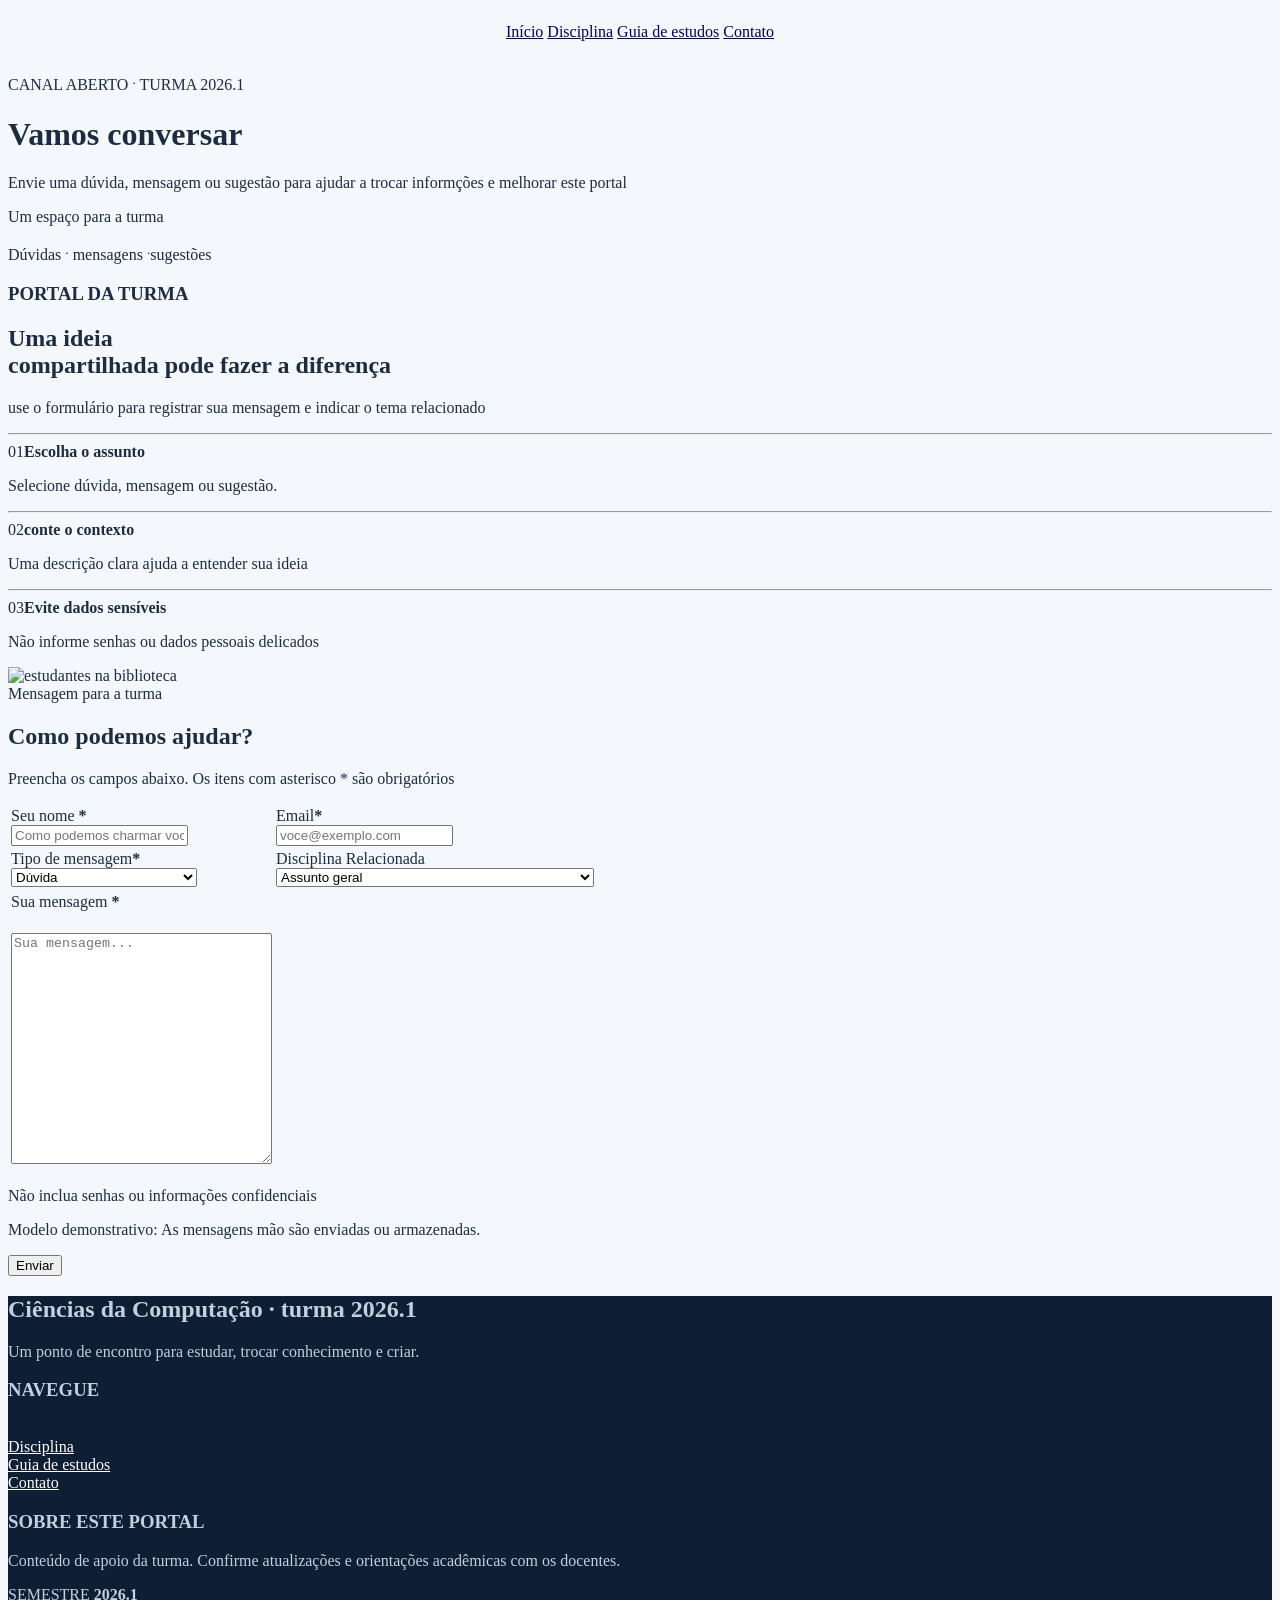
==== paginas/contato.html @ 3ee0ee19 "cabeçalho e rodape. html base página contato" ====
<!DOCTYPE html>
<html lang="en">

<head>
    <meta charset="UTF-8">
    <meta name="viewport" content="width=device-width, initial-scale=1.0">
    <link rel="stylesheet" href="../css/estilo.css">
    <title>Contato</title>
</head>

<body>
    <header class="menu">
        <a href="../index.html">Início</a>
        <a href="disciplinas.html">Disciplina</a>
        <a href="guia_de_estudos.html"></a>
        <a href="materiais.html">Guia de estudos</a>
        <a href="contato.html">Contato</a>
    </header>
    <div>
        <p>CANAL ABERTO <sup>.</sup> TURMA 2026.1</p>
        <h1>Vamos conversar</h1>
        <p>Envie uma dúvida, mensagem ou sugestão para ajudar a trocar informções e melhorar este portal</p>
        <div>
            <p>Um espaço para a turma</p>
            <p>Dúvidas <sup>.</sup> mensagens <sup>.</sup>sugestões</p>
        </div>
    </div>
    <div id="portal-da-turma">

        <h3>PORTAL DA TURMA</h3>
        <h2>Uma ideia <br> compartilhada pode fazer a diferença</h2>
        <p>use o formulário para registrar sua mensagem e indicar o tema relacionado</p>
        <div>
            <hr>
            <span>01</span><strong>Escolha o assunto</strong>
            <p>Selecione dúvida, mensagem ou sugestão.</p>
        </div>
        <div>
            <hr>
            <span>02</span><strong>conte o contexto</strong>
            <p>Uma descrição clara ajuda a entender sua ideia</p>
        </div>
        <div>
            <hr>
            <span>03</span><strong>Evite dados sensíveis</strong>
            <p>Não informe senhas ou dados pessoais delicados</p>

        </div>
    </div>
    <div id="imagem01">
        <img src="https://imgs.search.brave.com/qd6iCqhhqFcoKs83UGDNzaRUW8xifAkdU-e7_RpxzVc/rs:fit:500:0:1:0/g:ce/aHR0cHM6Ly9pbWcu/bWFnbmlmaWMuY29t/L2ZvdG9zLXByZW1p/dW0vZXN0dWRhbnRl/cy11bml2ZXJzaXRh/cmlvcy1lc3Rhby1l/c3R1ZGFuZG8tZW0t/dW1hLWJpYmxpb3Rl/Y2EtanVudG9zXzIw/NzYzNC00NTEzLmpw/Zz9zZW10PWFpc19o/eWJyaWQmdz03NDAm/cT04MA"
            alt="estudantes na biblioteca">
    </div>

    <div id="mensagem-para-turma">
        <span>Mensagem para a turma</span>
        <h2>Como podemos ajudar?</h2>
        <p>Preencha os campos abaixo. Os itens com asterisco * são obrigatórios</p>

        <form action="" method="post">
            <table>
                <tr>
                    <td>Seu nome <b>*<b><br><input id="nome_formulario" type="text"
                                    placeholder="Como podemos charmar você? "></td>
                    <td>Email<b>*<b><br><input id="email_formulario" type="text" placeholder="voce@exemplo.com"></td>
                </tr>
                <tr>
                    <td>Tipo de mensagem<b>*<b><br>
                                <select name="tipo_da_mensagem">
                                    <option disabled>Selecione uma das opções:</option>
                                    <option value="Duvida" selected>Dúvida</option>
                                    <option value="Mensagem">Mensagem</option>
                                    <option value="sugestao">Sugestão</option>
                                </select>
                    <td>Disciplina Relacionada<br>
                        <select>
                            <option value="geral" selected>Assunto geral</option>
                            <option value="disciplina01">Atividade Práticas Interdisciplinares de Extensão I
                            </option>
                            <option value="disciplina02">Coding</option>
                            <option value="disciplina03">Banco de Dados</option>
                            <option value="disciplina04">Engenharia de Software</option>
                            <option value="disciplina05">Inteligência Artificial</option>
                            <option value="disciplina06">Organização de Arquitetura e Computadores</option>
                            <option value="disciplina07">Web Coding</option>
                        </select>
                    </td>
                <tr>
                <tr>
                    <td> <label for="feedback">Sua mensagem <b>*</b></label>
                    </td>

                </tr>
                <tr>
                    <td><br> <textarea name="" id="feedback" placeholder="Sua mensagem..." rows="15" cols="30"
                            maxlength="1000" required></textarea>
                    </td>
                </tr>
            </table>
        </form>
        <p>
            Não inclua senhas ou informações confidenciais
        </p>
        <div>
            <p>Modelo demonstrativo: As mensagens mão são enviadas ou armazenadas.</p>
        </div>
        <input type="submit" value="Enviar">
    </div>

    <footer class="rodape">
        <div>
            <div>

                <h2>Ciências da Computação · turma 2026.1</h2>
                <p>Um ponto de encontro para estudar, trocar conhecimento e criar.</p>
            </div>
            <div id="div_rodape_links">
                <h3>NAVEGUE</h3><br>
                <a href="disciplinas.html">Disciplina</a>
                <a href="guia_de_estudos.html"></a><br>
                <a href="materiais.html">Guia de estudos</a><br>
                <a href="contato.html">Contato</a>
            </div>
            <div>
                <h3>SOBRE ESTE PORTAL</h3>
                <p>Conteúdo de apoio da turma. Confirme atualizações e orientações acadêmicas com os docentes.</p>

                <span>SEMESTRE <b>2026.1</b></span>
            </div>
        </div>
    </footer>
</body>

</html>
---- css/estilo.css ----
body {
    background-color: #f4f7fb;
    color: #1d2c40;
}

.menu {
    text-align: center;
    padding: 15px 0;
    top: 0;
    left: 0;
    right: 0;
    position: sticky;
}

.rodape {
    background-color: #0d1e35;
    bottom: 0;
    left: 0;
    right: 0;
    display: block;
    unicode-bidi: isolate;
    color: #c2cfde;
}

#div_rodape_links {
    a {
        color: white;
    }
}

a {
    color: #03005b;
}
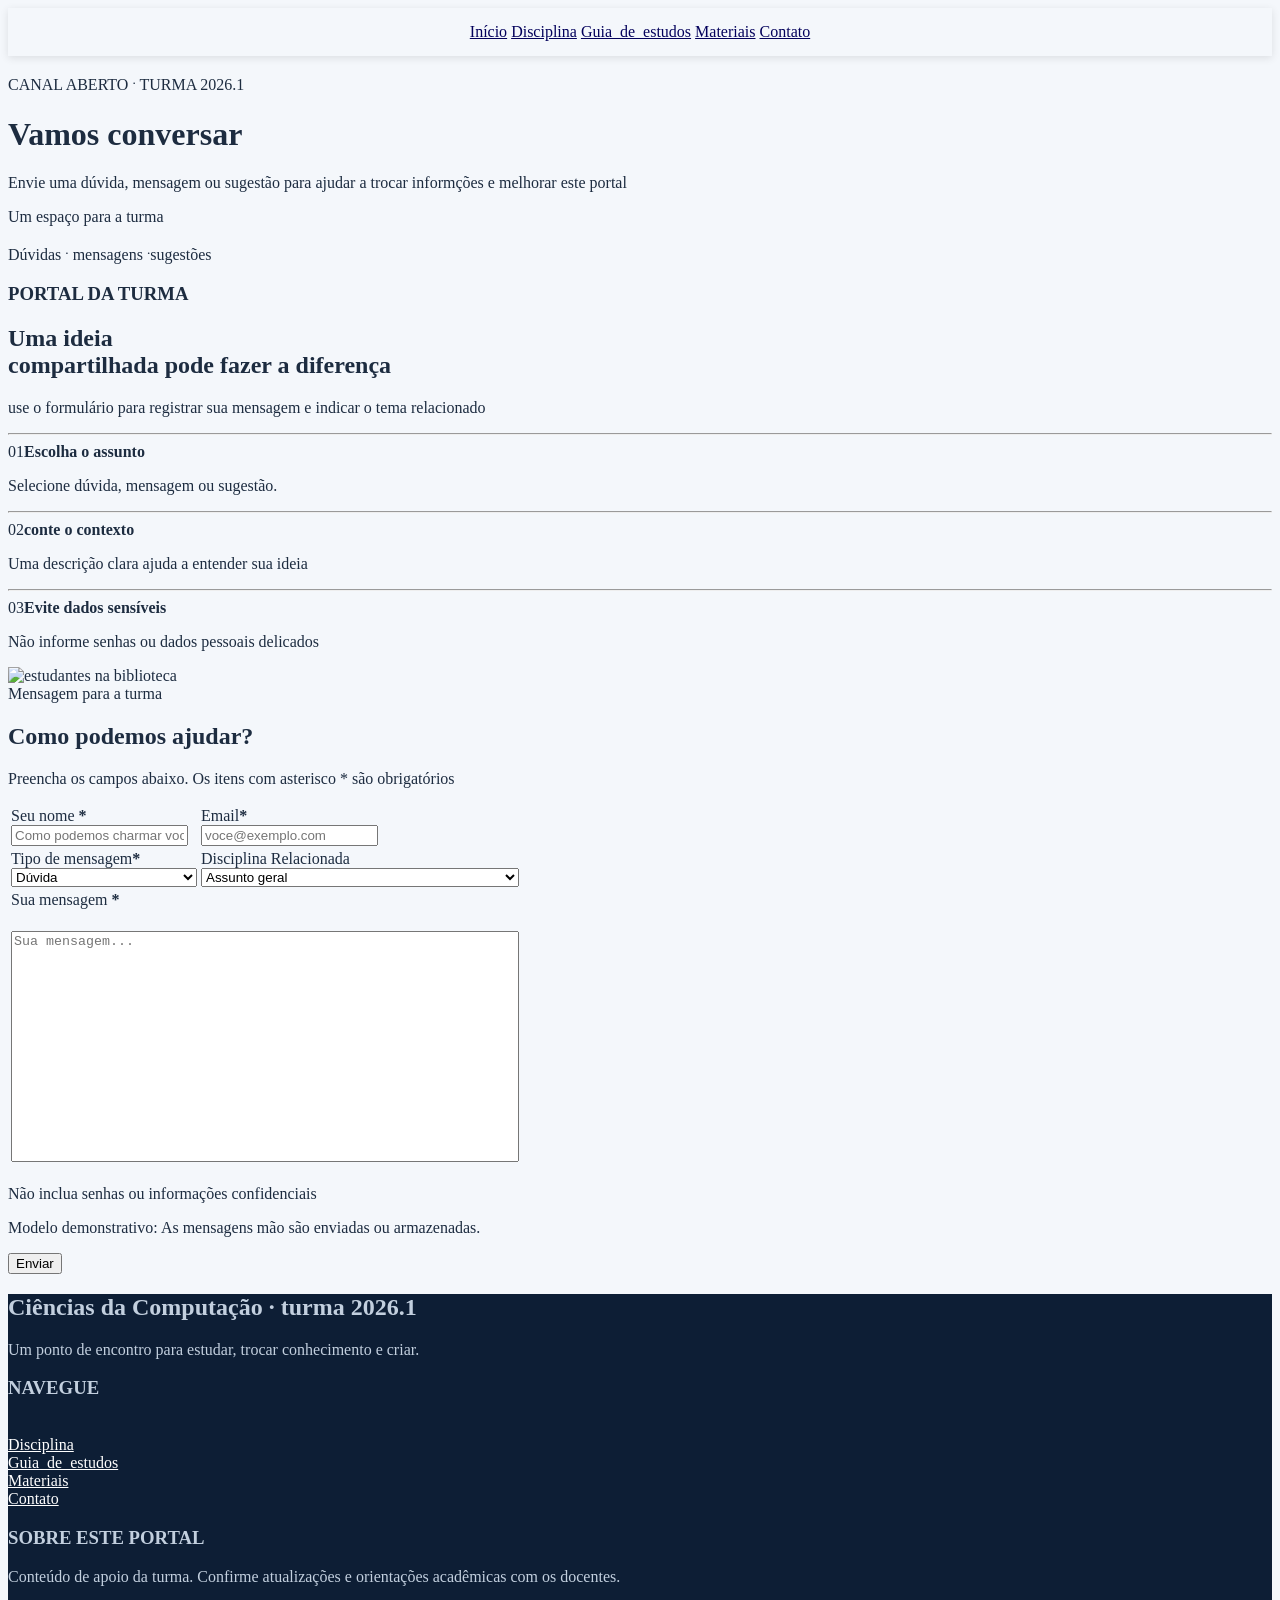
==== commit 127a9fba: "Links corrigidos" ====
--- a/paginas/contato.html
+++ b/paginas/contato.html
@@ -12,8 +12,8 @@
     <header class="menu">
         <a href="../index.html">Início</a>
         <a href="disciplinas.html">Disciplina</a>
-        <a href="guia_de_estudos.html"></a>
-        <a href="materiais.html">Guia de estudos</a>
+        <a href="guia_de_estudos.html">Guia_de_estudos</a>
+        <a href="materiais.html">Materiais</a>
         <a href="contato.html">Contato</a>
     </header>
     <div>
@@ -60,9 +60,9 @@
         <form action="" method="post">
             <table>
                 <tr>
-                    <td>Seu nome <b>*<b><br><input id="nome_formulario" type="text"
-                                    placeholder="Como podemos charmar você? "></td>
-                    <td>Email<b>*<b><br><input id="email_formulario" type="text" placeholder="voce@exemplo.com"></td>
+                    <td>Seu nome <b>*</b><br><input id="nome_formulario" type="text"
+                            placeholder="Como podemos charmar você? "></td>
+                    <td>Email<b>*</b><br><input id="email_formulario" type="text" placeholder="voce@exemplo.com"></td>
                 </tr>
                 <tr>
                     <td>Tipo de mensagem<b>*<b><br>
@@ -85,17 +85,19 @@
                             <option value="disciplina07">Web Coding</option>
                         </select>
                     </td>
-                <tr>
+                </tr>
                 <tr>
                     <td> <label for="feedback">Sua mensagem <b>*</b></label>
                     </td>
+                </tr>
 
-                </tr>
+
                 <tr>
-                    <td><br> <textarea name="" id="feedback" placeholder="Sua mensagem..." rows="15" cols="30"
+                    <td colspan="2"><br> <textarea name="" id="feedback" placeholder="Sua mensagem..." rows="15"
                             maxlength="1000" required></textarea>
                     </td>
                 </tr>
+
             </table>
         </form>
         <p>
@@ -116,9 +118,9 @@
             </div>
             <div id="div_rodape_links">
                 <h3>NAVEGUE</h3><br>
-                <a href="disciplinas.html">Disciplina</a>
-                <a href="guia_de_estudos.html"></a><br>
-                <a href="materiais.html">Guia de estudos</a><br>
+                <a href="disciplinas.html">Disciplina</a><br>
+                <a href="guia_de_estudos.html">Guia_de_estudos</a><br>
+                <a href="materiais.html">Materiais</a><br>
                 <a href="contato.html">Contato</a>
             </div>
             <div>
--- a/css/estilo.css
+++ b/css/estilo.css
@@ -4,6 +4,8 @@
 }
 
 .menu {
+    background-color: #f4f7fb;
+    box-shadow: 0 2px 8px rgba(0, 0, 0, 0.1);
     text-align: center;
     padding: 15px 0;
     top: 0;
@@ -14,11 +16,7 @@
 
 .rodape {
     background-color: #0d1e35;
-    bottom: 0;
-    left: 0;
-    right: 0;
     display: block;
-    unicode-bidi: isolate;
     color: #c2cfde;
 }
 
@@ -30,4 +28,11 @@
 
 a {
     color: #03005b;
+}
+
+#feedback {
+    width: 100%;
+    max-width: 100%;
+    resize: none;
+    box-sizing: border-box;
 }
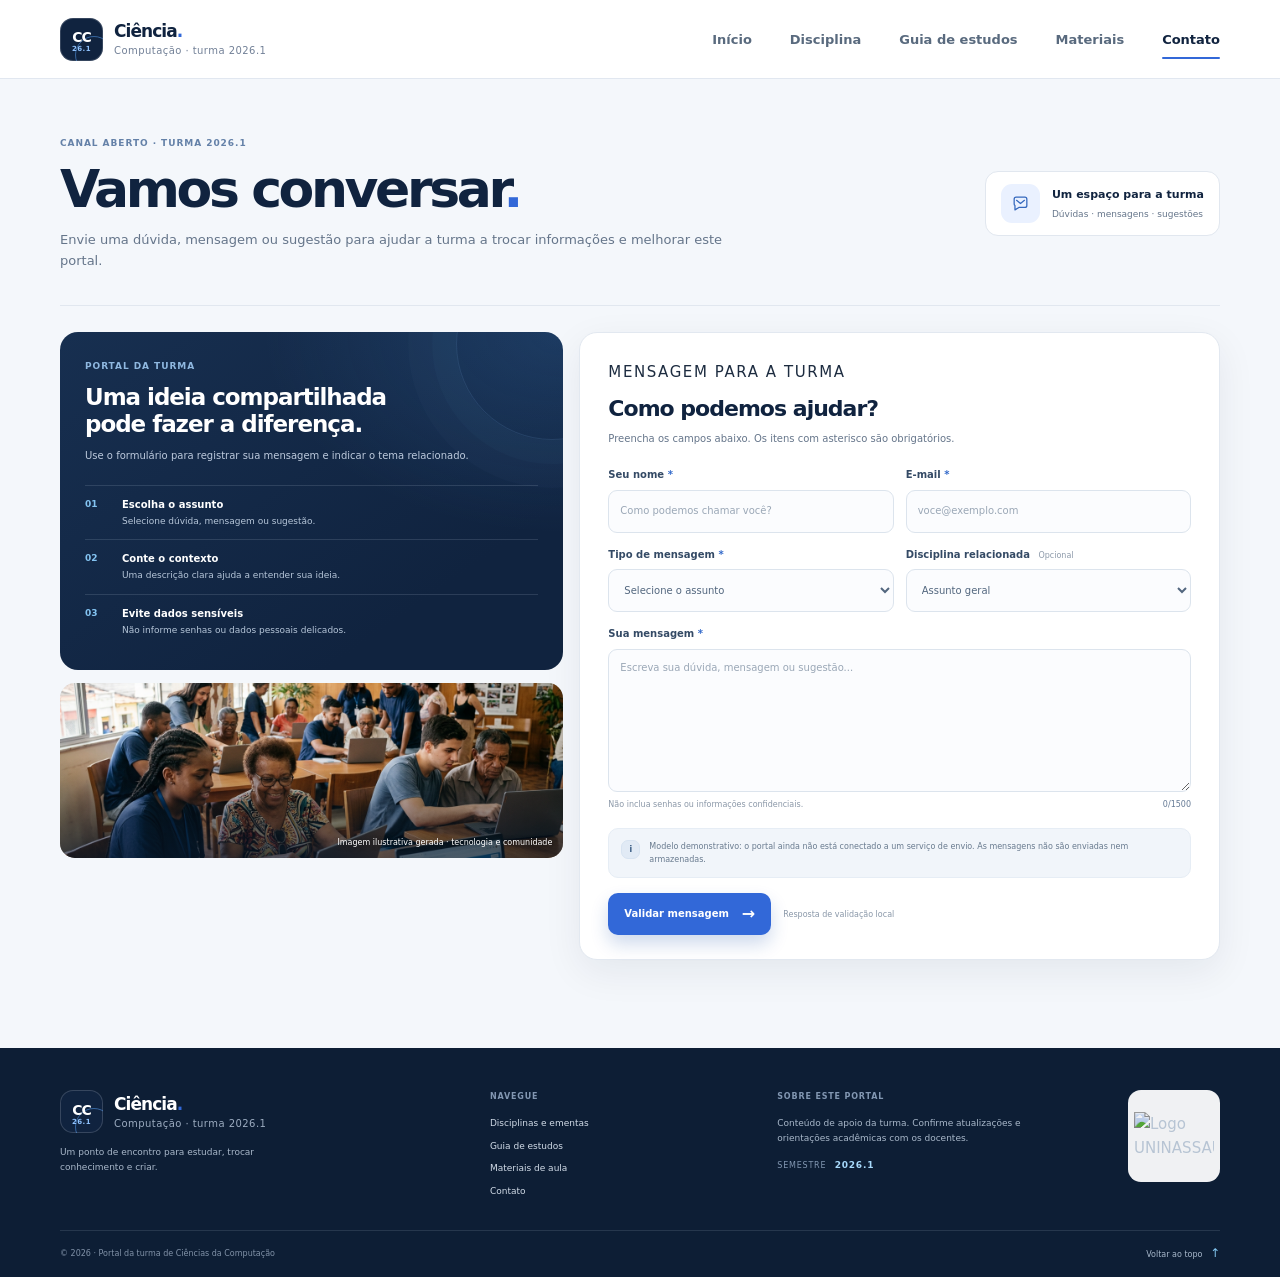
==== commit fea530de: "refactor: atualizar pagina de contato" ====
--- a/paginas/contato.html
+++ b/paginas/contato.html
@@ -4,132 +4,127 @@
 <head>
     <meta charset="UTF-8">
     <meta name="viewport" content="width=device-width, initial-scale=1.0">
-    <link rel="stylesheet" href="../css/estilo.css">
-    <title>Contato</title>
+    <link rel="stylesheet" href="../css/contato.css">
+    <link rel="stylesheet" href="../css/base.css">
+    <meta name="description" content="Portal da turma de Ciências da Computação 2026.1: disciplinas, ementas, referências, materiais de estudo e contato.">
+    <title>Contato | Ciências da Computação 2026.1</title>
 </head>
 
 <body>
-    <header class="menu">
-        <a href="../index.html">Início</a>
-        <a href="disciplinas.html">Disciplina</a>
-        <a href="guia_de_estudos.html">Guia_de_estudos</a>
-        <a href="materiais.html">Materiais</a>
-        <a href="contato.html">Contato</a>
+    <header class="site-header">
+      <div class="container header-inner">
+        <a class="brand" href="../index.html" aria-label="Portal da turma de Ciências da Computação 2026.1 — início">
+          <span class="brand-mark" aria-hidden="true"><span>CC</span><i>26.1</i></span>
+          <span class="brand-copy">
+            <strong>Ciência<span>.</span></strong>
+            <small>Computação · turma 2026.1</small>
+          </span>
+        </a>
+
+        <button class="menu-toggle" id="menu-toggle" type="button" aria-label="Abrir menu de navegação" aria-expanded="false" aria-controls="main-nav">
+          <span></span><span></span><span></span>
+        </button>
+        <nav class="main-nav" id="main-nav" aria-label="Navegação principal">
+            <a href="../index.html">Início</a>
+            <a href="disciplinas.html">Disciplina</a>
+            <a href="guia_de_estudos.html">Guia de estudos</a>
+            <a href="materiais.html">Materiais</a>
+            <a href="contato.html" aria-current="page">Contato</a>
+        </nav>
     </header>
-    <div>
-        <p>CANAL ABERTO <sup>.</sup> TURMA 2026.1</p>
-        <h1>Vamos conversar</h1>
-        <p>Envie uma dúvida, mensagem ou sugestão para ajudar a trocar informções e melhorar este portal</p>
-        <div>
-            <p>Um espaço para a turma</p>
-            <p>Dúvidas <sup>.</sup> mensagens <sup>.</sup>sugestões</p>
+    <main id="main-content" tabindex="-1">
+        <section class="page-view" id="page-contato" aria-labelledby="contact-title">
+        <div class="container page-shell">
+          <div class="page-heading contact-page-heading">
+            <div>
+              <span class="section-kicker">Canal aberto · turma 2026.1</span>
+              <h1 id="contact-title" tabindex="-1">Vamos conversar<span class="contact-title-period">.</span></h1>
+              <p>Envie uma dúvida, mensagem ou sugestão para ajudar a turma a trocar informações e melhorar este portal.</p>
+            </div>
+            <div class="contact-response-card" aria-label="Assuntos aceitos: dúvidas, mensagens e sugestões">
+              <span class="contact-response-icon" aria-hidden="true"><svg viewBox="0 0 24 24" fill="none"><path d="M4 6.5A2.5 2.5 0 0 1 6.5 4h11A2.5 2.5 0 0 1 20 6.5v8a2.5 2.5 0 0 1-2.5 2.5H10l-5 3v-5.5a2.5 2.5 0 0 1-1-2V6.5Z" stroke="currentColor" stroke-width="1.6" stroke-linejoin="round"/><path d="m7 8 5 4 5-4" stroke="currentColor" stroke-width="1.6" stroke-linecap="round" stroke-linejoin="round"/></svg></span>
+              <span><strong>Um espaço para a turma</strong><small>Dúvidas · mensagens · sugestões</small></span>
+            </div>
+          </div>
+        <div class="contact-layout">
+            <aside class="contact-sidebar" aria-label="Informações sobre o contato">
+              <div class="contact-sidebar-card">
+                <span class="section-kicker section-kicker-light">Portal da turma</span>
+                <h2>Uma ideia compartilhada pode fazer a diferença.</h2>
+                <p>Use o formulário para registrar sua mensagem e indicar o tema relacionado.</p>
+                <div class="contact-points">
+                  <div><span aria-hidden="true">01</span><p><strong>Escolha o assunto</strong>Selecione dúvida, mensagem ou sugestão.</p></div>
+                  <div><span aria-hidden="true">02</span><p><strong>Conte o contexto</strong>Uma descrição clara ajuda a entender sua ideia.</p></div>
+                  <div><span aria-hidden="true">03</span><p><strong>Evite dados sensíveis</strong>Não informe senhas ou dados pessoais delicados.</p></div>
+                </div>
+              </div>
+              <figure class="contact-image">
+                <img src="../assets/oficina-comunidade.png" alt="Estudantes e participantes compartilham conhecimentos em uma oficina de tecnologia" loading="lazy">
+                <figcaption>Imagem ilustrativa gerada · tecnologia e comunidade</figcaption>
+              </figure>
+            </aside>
+
+            <section class="contact-form-card" aria-labelledby="contact-form-title">
+              <div class="contact-form-heading">
+                <span class="content-label">Mensagem para a turma</span>
+                <h2 id="contact-form-title">Como podemos ajudar?</h2>
+                <p>Preencha os campos abaixo. Os itens com asterisco são obrigatórios.</p>
+              </div>
+              <form id="contact-form">
+                <div class="contact-form-grid">
+                  <div class="contact-field">
+                    <label for="contact-name">Seu nome <span class="required-mark" aria-hidden="true">*</span></label>
+                    <input id="contact-name" name="name" type="text" autocomplete="name" minlength="2" maxlength="80" placeholder="Como podemos chamar você?" required>
+                  </div>
+                  <div class="contact-field">
+                    <label for="contact-email">E-mail <span class="required-mark" aria-hidden="true">*</span></label>
+                    <input id="contact-email" name="email" type="email" autocomplete="email" maxlength="254" placeholder="voce@exemplo.com" required>
+                  </div>
+                  <div class="contact-field">
+                    <label for="contact-type">Tipo de mensagem <span class="required-mark" aria-hidden="true">*</span></label>
+                    <select id="contact-type" name="type" required>
+                      <option value="" disabled selected>Selecione o assunto</option>
+                      <option value="duvida">Dúvida</option>
+                      <option value="mensagem">Mensagem</option>
+                      <option value="sugestao">Sugestão</option>
+                    </select>
+                  </div>
+                  <div class="contact-field">
+                    <label for="contact-discipline">Disciplina relacionada <span class="optional-label">Opcional</span></label>
+                    <select id="contact-discipline" name="discipline">
+                      <option value="geral">Assunto geral</option>
+                      <option value="extensao">Atividades Práticas Interdisciplinares de Extensão I</option>
+                      <option value="banco-de-dados">Banco de Dados</option>
+                      <option value="coding">Coding</option>
+                      <option value="engenharia-de-software">Engenharia de Software</option>
+                      <option value="inteligencia-artificial">Inteligência Artificial</option>
+                      <option value="arquitetura">Organização e Arquitetura de Computadores</option>
+                      <option value="web-coding">Web Coding</option>
+                    </select>
+                  </div>
+                  <div class="contact-field contact-field-full">
+                    <label for="contact-message">Sua mensagem <span class="required-mark" aria-hidden="true">*</span></label>
+                    <textarea id="contact-message" name="message" rows="6" minlength="10" maxlength="1500" placeholder="Escreva sua dúvida, mensagem ou sugestão..." aria-describedby="contact-message-hint contact-message-count" required></textarea>
+                    <div class="contact-field-meta"><span id="contact-message-hint">Não inclua senhas ou informações confidenciais.</span><span id="contact-message-count">0/1500</span></div>
+                  </div>
+                </div>
+                <div class="contact-form-notice"><span class="note-mark" aria-hidden="true">i</span><p>Modelo demonstrativo: o portal ainda não está conectado a um serviço de envio. As mensagens não são enviadas nem armazenadas.</p></div>
+                <div class="contact-form-actions"><button class="button button-primary" type="submit">Validar mensagem <span aria-hidden="true">→</span></button><span>Resposta de validação local</span></div>
+                <p class="contact-form-status" id="contact-status" role="status" aria-live="polite" hidden></p>
+              </form>
+            </section>
+          </div>
         </div>
-    </div>
-    <div id="portal-da-turma">
-
-        <h3>PORTAL DA TURMA</h3>
-        <h2>Uma ideia <br> compartilhada pode fazer a diferença</h2>
-        <p>use o formulário para registrar sua mensagem e indicar o tema relacionado</p>
-        <div>
-            <hr>
-            <span>01</span><strong>Escolha o assunto</strong>
-            <p>Selecione dúvida, mensagem ou sugestão.</p>
-        </div>
-        <div>
-            <hr>
-            <span>02</span><strong>conte o contexto</strong>
-            <p>Uma descrição clara ajuda a entender sua ideia</p>
-        </div>
-        <div>
-            <hr>
-            <span>03</span><strong>Evite dados sensíveis</strong>
-            <p>Não informe senhas ou dados pessoais delicados</p>
-
-        </div>
-    </div>
-    <div id="imagem01">
-        <img src="https://imgs.search.brave.com/qd6iCqhhqFcoKs83UGDNzaRUW8xifAkdU-e7_RpxzVc/rs:fit:500:0:1:0/g:ce/aHR0cHM6Ly9pbWcu/bWFnbmlmaWMuY29t/L2ZvdG9zLXByZW1p/dW0vZXN0dWRhbnRl/cy11bml2ZXJzaXRh/cmlvcy1lc3Rhby1l/c3R1ZGFuZG8tZW0t/dW1hLWJpYmxpb3Rl/Y2EtanVudG9zXzIw/NzYzNC00NTEzLmpw/Zz9zZW10PWFpc19o/eWJyaWQmdz03NDAm/cT04MA"
-            alt="estudantes na biblioteca">
-    </div>
-
-    <div id="mensagem-para-turma">
-        <span>Mensagem para a turma</span>
-        <h2>Como podemos ajudar?</h2>
-        <p>Preencha os campos abaixo. Os itens com asterisco * são obrigatórios</p>
-
-        <form action="" method="post">
-            <table>
-                <tr>
-                    <td>Seu nome <b>*</b><br><input id="nome_formulario" type="text"
-                            placeholder="Como podemos charmar você? "></td>
-                    <td>Email<b>*</b><br><input id="email_formulario" type="text" placeholder="voce@exemplo.com"></td>
-                </tr>
-                <tr>
-                    <td>Tipo de mensagem<b>*<b><br>
-                                <select name="tipo_da_mensagem">
-                                    <option disabled>Selecione uma das opções:</option>
-                                    <option value="Duvida" selected>Dúvida</option>
-                                    <option value="Mensagem">Mensagem</option>
-                                    <option value="sugestao">Sugestão</option>
-                                </select>
-                    <td>Disciplina Relacionada<br>
-                        <select>
-                            <option value="geral" selected>Assunto geral</option>
-                            <option value="disciplina01">Atividade Práticas Interdisciplinares de Extensão I
-                            </option>
-                            <option value="disciplina02">Coding</option>
-                            <option value="disciplina03">Banco de Dados</option>
-                            <option value="disciplina04">Engenharia de Software</option>
-                            <option value="disciplina05">Inteligência Artificial</option>
-                            <option value="disciplina06">Organização de Arquitetura e Computadores</option>
-                            <option value="disciplina07">Web Coding</option>
-                        </select>
-                    </td>
-                </tr>
-                <tr>
-                    <td> <label for="feedback">Sua mensagem <b>*</b></label>
-                    </td>
-                </tr>
-
-
-                <tr>
-                    <td colspan="2"><br> <textarea name="" id="feedback" placeholder="Sua mensagem..." rows="15"
-                            maxlength="1000" required></textarea>
-                    </td>
-                </tr>
-
-            </table>
-        </form>
-        <p>
-            Não inclua senhas ou informações confidenciais
-        </p>
-        <div>
-            <p>Modelo demonstrativo: As mensagens mão são enviadas ou armazenadas.</p>
-        </div>
-        <input type="submit" value="Enviar">
-    </div>
-
-    <footer class="rodape">
-        <div>
-            <div>
-
-                <h2>Ciências da Computação · turma 2026.1</h2>
-                <p>Um ponto de encontro para estudar, trocar conhecimento e criar.</p>
-            </div>
-            <div id="div_rodape_links">
-                <h3>NAVEGUE</h3><br>
-                <a href="disciplinas.html">Disciplina</a><br>
-                <a href="guia_de_estudos.html">Guia_de_estudos</a><br>
-                <a href="materiais.html">Materiais</a><br>
-                <a href="contato.html">Contato</a>
-            </div>
-            <div>
-                <h3>SOBRE ESTE PORTAL</h3>
-                <p>Conteúdo de apoio da turma. Confirme atualizações e orientações acadêmicas com os docentes.</p>
-
-                <span>SEMESTRE <b>2026.1</b></span>
-            </div>
-        </div>
+        </section>
+    </main>
+    <footer class="site-footer">
+      <div class="container footer-main">
+        <div class="footer-brand-block"><a class="brand brand-footer" href="../index.html" aria-label="Voltar ao início do portal"><span class="brand-mark" aria-hidden="true"><span>CC</span><i>26.1</i></span><span class="brand-copy"><strong>Ciência<span>.</span></strong><small>Computação · turma 2026.1</small></span></a><p>Um ponto de encontro para estudar, trocar conhecimento e criar.</p></div>
+        <div class="footer-nav-block"><span class="footer-label">NAVEGUE</span><a href="./disciplinas.html">Disciplinas e ementas</a><a href="./guia_de_estudos.html">Guia de estudos</a><a href="./materiais.html">Materiais de aula</a><a href="./contato.html">Contato</a></div>
+        <div class="footer-note-block"><span class="footer-label">SOBRE ESTE PORTAL</span><p>Conteúdo de apoio da turma. Confirme atualizações e orientações acadêmicas com os docentes.</p><span class="footer-semester">SEMESTRE <strong>2026.1</strong></span></div>
+        <a class="uninassau-logo-link" href="https://www.uninassau.edu.br/" target="_blank" rel="noopener noreferrer" aria-label="Acessar o site da UNINASSAU"><img class="footer-logo" src="https://hebbkx1anhila5yf.public.blob.vercel-storage.com/uninassau-logo-png_seeklogo-475645-dEZRGXLg1BtYuKZVn3dPVuuZKiru9s.png" alt="Logo UNINASSAU" loading="lazy"></a>
+      </div>
+      <div class="container footer-bottom"><span>© 2026 · Portal da turma de Ciências da Computação</span><a href="#main-content">Voltar ao topo <span aria-hidden="true">↑</span></a></div>
     </footer>
 </body>
 
--- a/css/contato.css
+++ b/css/contato.css
@@ -0,0 +1,390 @@
+.contact-page-heading {
+  display: flex;
+  align-items: center;
+  justify-content: space-between;
+  gap: 36px;
+  padding-bottom: 33px;
+  border-bottom: 1px solid var(--line);
+}
+.contact-page-heading h1 {
+  max-width: 790px;
+  margin: 0;
+  color: var(--navy);
+  font-size: clamp(34px, 4.2vw, 52px);
+  font-weight: 660;
+  letter-spacing: -0.065em;
+  line-height: 1.08;
+}
+.contact-title-period {
+  color: var(--blue);
+}
+.contact-page-heading p {
+  max-width: 700px;
+  margin: 12px 0 0;
+  color: var(--muted);
+  font-size: 13px;
+}
+
+.contact-response-card {
+  display: flex;
+  align-items: center;
+  gap: 12px;
+  padding: 12px 15px;
+  background: #fff;
+  border: 1px solid var(--line);
+  border-radius: 13px;
+}
+.contact-response-icon {
+  display: grid;
+  width: 39px;
+  height: 39px;
+  flex: 0 0 auto;
+  place-items: center;
+  color: #3568bd;
+  background: #eaf1ff;
+  border-radius: 11px;
+}
+.contact-response-icon svg {
+  width: 19px;
+  height: 19px;
+}
+.contact-response-card strong,
+.contact-response-card small {
+  display: block;
+}
+.contact-response-card strong {
+  color: var(--navy);
+  font-size: 11px;
+}
+.contact-response-card small {
+  margin-top: 2px;
+  color: var(--muted);
+  font-size: 9px;
+}
+
+.contact-layout {
+  display: grid;
+  grid-template-columns: minmax(0, 0.88fr) minmax(0, 1.12fr);
+  align-items: start;
+  gap: 16px;
+  margin-top: 26px;
+}
+.contact-sidebar {
+  display: grid;
+  align-content: start;
+  gap: 13px;
+}
+.contact-sidebar-card {
+  position: relative;
+  overflow: hidden;
+  padding: 27px 25px 22px;
+  color: #fff;
+  background:
+    radial-gradient(
+      ellipse at 100% 0%,
+      rgba(67, 132, 204, 0.22),
+      transparent 42%
+    ),
+    linear-gradient(145deg, #172f50, #10233f 76%);
+  border-radius: 18px;
+}
+.contact-sidebar-card::after {
+  position: absolute;
+  top: -84px;
+  right: -85px;
+  width: 190px;
+  height: 190px;
+  content: "";
+  border: 1px solid rgba(140, 194, 244, 0.13);
+  border-radius: 50%;
+  box-shadow:
+    0 0 0 24px rgba(140, 194, 244, 0.025),
+    0 0 0 48px rgba(140, 194, 244, 0.02);
+  pointer-events: none;
+}
+.contact-sidebar-card h2 {
+  position: relative;
+  z-index: 1;
+  max-width: 360px;
+  margin: 9px 0 8px;
+  color: #fff;
+  font-size: 23px;
+  font-weight: 650;
+  letter-spacing: -0.045em;
+  line-height: 1.2;
+}
+.contact-sidebar-card > p {
+  position: relative;
+  z-index: 1;
+  max-width: 390px;
+  margin: 0;
+  color: #bdcadd;
+  font-size: 10px;
+  line-height: 1.7;
+}
+
+.contact-points {
+  position: relative;
+  z-index: 1;
+  display: grid;
+  gap: 0;
+  margin-top: 21px;
+}
+.contact-points > div {
+  display: grid;
+  grid-template-columns: 28px 1fr;
+  gap: 9px;
+  padding: 11px 0;
+  border-top: 1px solid rgba(225, 237, 251, 0.13);
+}
+.contact-points > div > span {
+  color: #84c4f2;
+  font-size: 9px;
+  font-weight: 750;
+}
+.contact-points p {
+  margin: 0;
+  color: #b6c6d9;
+  font-size: 9px;
+  line-height: 1.6;
+}
+.contact-points strong {
+  display: block;
+  margin-bottom: 1px;
+  color: #fff;
+  font-size: 10px;
+}
+
+.contact-image {
+  position: relative;
+  height: 175px;
+  margin: 0;
+  overflow: hidden;
+  background: #dfe8f1;
+  border-radius: 15px;
+}
+.contact-image img {
+  width: 100%;
+  height: 100%;
+  object-fit: cover;
+  object-position: 50% 44%;
+}
+.contact-image::after {
+  position: absolute;
+  inset: 42% 0 0;
+  content: "";
+  background: linear-gradient(transparent, rgba(9, 26, 48, 0.62));
+}
+.contact-image figcaption {
+  position: absolute;
+  right: 11px;
+  bottom: 9px;
+  z-index: 1;
+  color: #fff;
+  font-size: 8px;
+  text-shadow: 0 1px 6px rgba(0, 0, 0, 0.45);
+}
+
+.contact-form-card {
+  padding: 27px 28px 24px;
+  background: #fff;
+  border: 1px solid #e2e8f0;
+  border-radius: 18px;
+  box-shadow: var(--shadow-card);
+}
+.contact-form-heading {
+  margin-bottom: 20px;
+}
+.contact-form-heading h2 {
+  margin: 6px 0 4px;
+  color: var(--navy);
+  font-size: 22px;
+  font-weight: 680;
+  letter-spacing: -0.045em;
+}
+.contact-form-heading p {
+  margin: 0;
+  color: var(--muted);
+  font-size: 10px;
+}
+
+.contact-form-grid {
+  display: grid;
+  grid-template-columns: repeat(2, minmax(0, 1fr));
+  gap: 14px 12px;
+}
+.contact-field {
+  display: grid;
+  align-content: start;
+  gap: 6px;
+  min-width: 0;
+}
+.contact-field-full {
+  grid-column: 1 / -1;
+}
+.contact-field label {
+  color: #344a65;
+  font-size: 10px;
+  font-weight: 680;
+}
+.required-mark {
+  color: #3168c9;
+}
+.optional-label {
+  margin-left: 5px;
+  color: #8c99a9;
+  font-size: 8px;
+  font-weight: 500;
+}
+.contact-field input,
+.contact-field select,
+.contact-field textarea {
+  width: 100%;
+  min-height: 43px;
+  padding: 10px 11px;
+  color: #20364f;
+  background: #fbfcfe;
+  border: 1px solid #dce4ed;
+  border-radius: 9px;
+  outline: none;
+  font-size: 10px;
+  transition:
+    border-color 0.18s,
+    box-shadow 0.18s,
+    background 0.18s;
+}
+.contact-field input::placeholder,
+.contact-field textarea::placeholder {
+  color: #9aa7b6;
+}
+.contact-field select {
+  padding-right: 30px;
+  color: #52667e;
+}
+.contact-field textarea {
+  min-height: 143px;
+  resize: vertical;
+  line-height: 1.65;
+}
+.contact-field input:focus,
+.contact-field select:focus,
+.contact-field textarea:focus {
+  background: #fff;
+  border-color: #83a9e7;
+  box-shadow: 0 0 0 3px rgba(65, 118, 207, 0.12);
+}
+.contact-field-meta {
+  display: flex;
+  justify-content: space-between;
+  gap: 10px;
+  color: #8b98a8;
+  font-size: 8px;
+}
+.contact-field-meta span:last-child {
+  flex: 0 0 auto;
+  color: #647994;
+  font-variant-numeric: tabular-nums;
+}
+
+.contact-form-notice {
+  display: flex;
+  align-items: flex-start;
+  gap: 9px;
+  margin-top: 17px;
+  padding: 11px 12px;
+  background: #f1f5fa;
+  border: 1px solid #e6edf5;
+  border-radius: 10px;
+}
+.contact-form-notice .note-mark {
+  width: 19px;
+  height: 19px;
+  color: #49698e;
+  background: #e1eaf5;
+  border-color: #d7e3f1;
+  font-size: 9px;
+}
+.contact-form-notice p {
+  margin: 0;
+  color: #687a8e;
+  font-size: 8px;
+  line-height: 1.65;
+}
+.contact-form-actions {
+  display: flex;
+  align-items: center;
+  gap: 12px;
+  margin-top: 15px;
+}
+.contact-form-actions .button {
+  min-height: 42px;
+  padding-inline: 15px;
+  font-size: 10px;
+}
+.contact-form-actions > span {
+  color: #8997a8;
+  font-size: 8px;
+}
+.contact-form-status:not([hidden]) {
+  margin: 14px 0 0;
+  padding: 11px 12px;
+  color: #705321;
+  background: #fff8e8;
+  border: 1px solid #f0e2bd;
+  border-radius: 9px;
+  font-size: 9px;
+  line-height: 1.65;
+}
+
+@media (max-width: 820px) {
+  .contact-layout {
+    grid-template-columns: minmax(0, 0.9fr) minmax(0, 1.1fr);
+    gap: 12px;
+  }
+  .contact-sidebar-card {
+    padding: 22px 19px 18px;
+  }
+  .contact-sidebar-card h2 {
+    font-size: 20px;
+  }
+  .contact-form-card {
+    padding: 22px 19px;
+  }
+}
+
+@media (max-width: 600px) {
+  .contact-page-heading {
+    align-items: stretch;
+    flex-direction: column;
+  }
+  .contact-response-card {
+    width: 100%;
+  }
+  .contact-layout {
+    grid-template-columns: 1fr;
+    gap: 13px;
+    margin-top: 18px;
+  }
+  .contact-sidebar-card h2 {
+    max-width: 310px;
+    font-size: 22px;
+  }
+  .contact-image {
+    height: 155px;
+  }
+  .contact-form-card {
+    padding: 21px 16px 18px;
+  }
+  .contact-form-grid {
+    grid-template-columns: 1fr;
+    gap: 12px;
+  }
+  .contact-field-full {
+    grid-column: auto;
+  }
+  .contact-form-actions {
+    align-items: flex-start;
+    flex-direction: column;
+    gap: 7px;
+  }
+}
--- a/css/base.css
+++ b/css/base.css
@@ -0,0 +1,613 @@
+:root {
+  color-scheme: light;
+  --navy: #10233f;
+  --navy-deep: #0b1930;
+  --blue: #3268d8;
+  --blue-bright: #4d8df5;
+  --cyan: #4cb9cf;
+  --ink: #1d2c40;
+  --muted: #65758a;
+  --muted-light: #95a3b4;
+  --line: #e1e7ef;
+  --surface: #ffffff;
+  --canvas: #f4f7fb;
+  --soft-blue: #eaf1ff;
+  --radius-sm: 12px;
+  --radius-md: 20px;
+  --radius-lg: 30px;
+  --shadow-card: 0 12px 38px rgba(17, 35, 63, 0.07);
+  --shadow-lift: 0 18px 42px rgba(17, 35, 63, 0.12);
+  font-family:
+    Inter,
+    ui-sans-serif,
+    system-ui,
+    -apple-system,
+    BlinkMacSystemFont,
+    "Segoe UI",
+    sans-serif;
+  font-synthesis: none;
+  text-rendering: optimizeLegibility;
+}
+
+* {
+  box-sizing: border-box;
+}
+html {
+  scroll-behavior: smooth;
+  background: var(--canvas);
+}
+body {
+  margin: 0;
+  color: var(--ink);
+  background: var(--canvas);
+  font-size: 15px;
+  line-height: 1.65;
+  -webkit-font-smoothing: antialiased;
+}
+button,
+input,
+select,
+textarea {
+  font: inherit;
+}
+a {
+  color: inherit;
+  text-decoration: none;
+}
+img {
+  display: block;
+  max-width: 100%;
+}
+button {
+  color: inherit;
+}
+[hidden] {
+  display: none !important;
+}
+::selection {
+  color: #fff;
+  background: var(--blue);
+}
+
+.container {
+  width: min(1160px, calc(100% - 48px));
+  margin-inline: auto;
+}
+.sr-only {
+  position: absolute;
+  width: 1px;
+  height: 1px;
+  padding: 0;
+  margin: -1px;
+  overflow: hidden;
+  clip: rect(0, 0, 0, 0);
+  white-space: nowrap;
+  border: 0;
+}
+.skip-link {
+  position: fixed;
+  z-index: 100;
+  top: 12px;
+  left: 12px;
+  transform: translateY(-160%);
+  padding: 10px 14px;
+  color: #fff;
+  background: var(--navy);
+  border-radius: 10px;
+}
+.skip-link:focus {
+  transform: translateY(0);
+}
+:focus-visible {
+  outline: 3px solid #77adff;
+  outline-offset: 3px;
+}
+
+/* Cabeçalho */
+.site-header {
+  position: sticky;
+  z-index: 50;
+  top: 0;
+  background: rgba(255, 255, 255, 0.93);
+  border-bottom: 1px solid rgba(220, 228, 238, 0.86);
+  backdrop-filter: blur(16px);
+}
+.header-inner {
+  position: relative;
+  display: flex;
+  align-items: center;
+  justify-content: space-between;
+  min-height: 78px;
+  gap: 28px;
+}
+.brand {
+  display: inline-flex;
+  flex: 0 0 auto;
+  align-items: center;
+  gap: 11px;
+  min-width: 218px;
+}
+.brand-mark {
+  position: relative;
+  display: grid;
+  width: 43px;
+  height: 43px;
+  place-items: center;
+  overflow: hidden;
+  color: #fff;
+  background: var(--navy);
+  border-radius: 13px;
+  box-shadow: inset 0 0 0 1px rgba(255, 255, 255, 0.16);
+}
+.brand-mark::before {
+  position: absolute;
+  right: -10px;
+  bottom: -13px;
+  width: 36px;
+  height: 36px;
+  content: "";
+  border: 1px solid rgba(95, 169, 255, 0.5);
+  border-radius: 50%;
+}
+.brand-mark span {
+  z-index: 1;
+  margin-top: -3px;
+  font-size: 14px;
+  font-weight: 800;
+  letter-spacing: -0.08em;
+}
+.brand-mark i {
+  position: absolute;
+  bottom: 5px;
+  z-index: 1;
+  font-size: 7px;
+  font-style: normal;
+  font-weight: 700;
+  letter-spacing: 0.06em;
+  color: #8fc3ff;
+}
+.brand-copy {
+  display: grid;
+  line-height: 1.2;
+}
+.brand-copy strong {
+  color: var(--navy);
+  font-size: 17px;
+  font-weight: 760;
+  letter-spacing: -0.055em;
+}
+.brand-copy strong span {
+  color: var(--blue);
+}
+.brand-copy small {
+  margin-top: 4px;
+  color: #728097;
+  font-size: 10px;
+  letter-spacing: 0.045em;
+}
+.main-nav {
+  display: flex;
+  align-items: center;
+  justify-content: center;
+  gap: clamp(20px, 3vw, 38px);
+}
+.main-nav a {
+  position: relative;
+  padding: 29px 0 27px;
+  color: #596a7e;
+  font-size: 13px;
+  font-weight: 620;
+  transition: color 0.2s ease;
+}
+.main-nav a::after {
+  position: absolute;
+  right: 0;
+  bottom: 19px;
+  left: 0;
+  height: 2px;
+  content: "";
+  background: var(--blue);
+  border-radius: 4px;
+  transform: scaleX(0);
+  transform-origin: left;
+  transition: transform 0.2s ease;
+}
+.main-nav a:hover,
+.main-nav a[aria-current="page"] {
+  color: var(--navy);
+}
+.main-nav a[aria-current="page"]::after {
+  transform: scaleX(1);
+}
+.header-cta {
+  display: inline-flex;
+  align-items: center;
+  gap: 14px;
+  padding: 10px 15px;
+  color: #fff;
+  background: var(--navy);
+  border: 1px solid var(--navy);
+  border-radius: 10px;
+  font-size: 12px;
+  font-weight: 650;
+  white-space: nowrap;
+  transition:
+    background 0.2s,
+    transform 0.2s;
+}
+.header-cta:hover {
+  background: #1a3a66;
+  transform: translateY(-1px);
+}
+.header-cta span {
+  color: #85c8ff;
+  font-size: 16px;
+  line-height: 1;
+}
+.menu-toggle {
+  display: none;
+  width: 42px;
+  height: 42px;
+  padding: 11px;
+  border: 1px solid var(--line);
+  border-radius: 11px;
+  background: white;
+  cursor: pointer;
+}
+.menu-toggle span {
+  display: block;
+  width: 100%;
+  height: 2px;
+  margin: 4px 0;
+  background: var(--navy);
+  border-radius: 3px;
+  transition:
+    transform 0.2s,
+    opacity 0.2s;
+}
+
+/* Botões e Utilitários Compartilhados */
+.page-view {
+  min-height: 60vh;
+}
+.page-shell {
+  padding-top: 57px;
+  padding-bottom: 88px;
+}
+.button {
+  display: inline-flex;
+  align-items: center;
+  justify-content: center;
+  gap: 13px;
+  min-height: 45px;
+  padding: 0 17px;
+  border: 1px solid transparent;
+  border-radius: 10px;
+  font-size: 12px;
+  font-weight: 670;
+  transition:
+    transform 0.2s ease,
+    background 0.2s ease,
+    box-shadow 0.2s ease;
+}
+.button:hover {
+  transform: translateY(-2px);
+}
+.button-primary {
+  color: #fff;
+  background: var(--blue);
+  box-shadow: 0 9px 18px rgba(15, 70, 164, 0.2);
+}
+.button-primary:hover {
+  background: #4379e5;
+  box-shadow: 0 11px 20px rgba(15, 70, 164, 0.28);
+}
+.button-primary span {
+  font-size: 16px;
+}
+.button-quiet {
+  color: #d4dfeb;
+  background: transparent;
+  border-color: rgba(219, 231, 246, 0.21);
+}
+.button-quiet:hover {
+  background: rgba(255, 255, 255, 0.08);
+}
+.button-light {
+  min-height: 39px;
+  padding-inline: 13px;
+  color: var(--navy);
+  background: #fff;
+  font-size: 10px;
+}
+.button-light:hover {
+  background: #e9f4ff;
+}
+.eyebrow,
+.section-kicker,
+.mini-label,
+.content-label,
+.footer-label {
+  text-transform: uppercase;
+  letter-spacing: 0.105em;
+}
+.section-kicker {
+  display: block;
+  margin-bottom: 10px;
+  color: #6481a8;
+  font-size: 9px;
+  font-weight: 760;
+}
+.section-kicker-light {
+  color: #8fb8e0;
+}
+.note-mark {
+  display: grid;
+  width: 22px;
+  height: 22px;
+  flex: 0 0 auto;
+  place-items: center;
+  color: #d5ecff;
+  background: rgba(80, 153, 222, 0.18);
+  border: 1px solid rgba(138, 190, 245, 0.23);
+  border-radius: 7px;
+  font-size: 11px;
+  font-weight: 780;
+}
+.empty-state {
+  padding: 28px;
+  color: var(--muted);
+  background: #fff;
+  border: 1px dashed #ccd7e4;
+  border-radius: 14px;
+  text-align: center;
+  font-size: 12px;
+}
+.page-note {
+  display: flex;
+  align-items: flex-start;
+  gap: 11px;
+  margin-top: 22px;
+  padding: 15px 17px;
+  background: #eef3f8;
+  border-radius: 12px;
+}
+.page-note .note-mark {
+  color: #416a9f;
+  background: #dce8f7;
+  border-color: #d3e1f2;
+}
+.page-note p {
+  margin: 1px 0 0;
+  color: #68798d;
+  font-size: 10px;
+  line-height: 1.65;
+}
+
+/* Rodapé */
+.site-footer {
+  color: #c2cfde;
+  background: #0d1e35;
+}
+.footer-main {
+  display: grid;
+  grid-template-columns: 1.25fr 0.8fr 1fr auto;
+  align-items: start;
+  gap: 34px;
+  padding-top: 42px;
+  padding-bottom: 31px;
+}
+.brand-footer {
+  min-width: 0;
+}
+.brand-footer .brand-copy strong {
+  color: #fff;
+}
+.brand-footer .brand-copy small {
+  color: #9cacc0;
+}
+.footer-brand-block > p {
+  max-width: 240px;
+  margin: 12px 0 0;
+  color: #a9b8ca;
+  font-size: 9px;
+  line-height: 1.65;
+}
+.footer-nav-block,
+.footer-note-block {
+  display: grid;
+  align-content: start;
+  gap: 8px;
+}
+.footer-label {
+  margin-bottom: 4px;
+  color: #8297b2;
+  font-size: 8px;
+  font-weight: 760;
+}
+.footer-nav-block a {
+  width: fit-content;
+  color: #d2dce8;
+  font-size: 9px;
+  transition: color 0.2s;
+}
+.footer-nav-block a:hover,
+.footer-bottom a:hover {
+  color: #8bceff;
+}
+.footer-note-block p {
+  max-width: 245px;
+  margin: 0;
+  color: #a9b8ca;
+  font-size: 9px;
+  line-height: 1.7;
+}
+.footer-semester {
+  margin-top: 4px;
+  color: #8297b2;
+  font-size: 8px;
+  letter-spacing: 0.1em;
+}
+.footer-semester strong {
+  margin-left: 5px;
+  color: #a7d9fb;
+  font-size: 9px;
+}
+.uninassau-logo-link {
+  display: flex;
+  width: 92px;
+  min-height: 92px;
+  align-items: center;
+  justify-content: center;
+  padding: 5px;
+  background: #fff;
+  border: 1px solid rgba(255, 255, 255, 0.14);
+  border-radius: 13px;
+  opacity: 0.94;
+  transition:
+    opacity 0.2s,
+    transform 0.2s;
+}
+.uninassau-logo-link:hover {
+  opacity: 1;
+  transform: translateY(-2px);
+}
+.footer-logo {
+  width: 100%;
+  height: auto;
+  object-fit: contain;
+}
+.footer-bottom {
+  display: flex;
+  align-items: center;
+  justify-content: space-between;
+  gap: 15px;
+  min-height: 47px;
+  border-top: 1px solid rgba(221, 233, 247, 0.12);
+  color: #8192a8;
+  font-size: 8px;
+}
+.footer-bottom a {
+  color: #a9b9cc;
+  transition: color 0.2s;
+}
+.footer-bottom a span {
+  margin-left: 5px;
+  color: #82c6f0;
+  font-size: 12px;
+}
+
+/* Responsividade Base */
+@media (max-width: 820px) {
+  .header-inner {
+    min-height: 70px;
+  }
+  .menu-toggle {
+    display: block;
+    margin-left: auto;
+  }
+  .header-cta {
+    display: none;
+  }
+  .main-nav {
+    position: absolute;
+    top: calc(100% + 1px);
+    right: 0;
+    left: 0;
+    display: none;
+    align-items: stretch;
+    flex-direction: column;
+    gap: 0;
+    padding: 9px 18px 15px;
+    background: rgba(255, 255, 255, 0.98);
+    border: 1px solid #e4eaf1;
+    border-top: 0;
+    border-radius: 0 0 15px 15px;
+    box-shadow: 0 16px 24px rgba(20, 43, 71, 0.09);
+  }
+  .main-nav.is-open {
+    display: flex;
+  }
+  .main-nav a {
+    padding: 11px 4px;
+  }
+  .main-nav a::after {
+    right: auto;
+    bottom: 7px;
+    width: 28px;
+  }
+  .footer-main {
+    grid-template-columns: 1.2fr 0.8fr 1fr;
+  }
+  .uninassau-logo-link {
+    grid-column: 3;
+    grid-row: 1;
+    justify-self: end;
+    width: 76px;
+    min-height: 76px;
+    margin-top: 100px;
+  }
+  .footer-note-block {
+    padding-right: 82px;
+  }
+}
+
+@media (max-width: 600px) {
+  .container {
+    width: calc(100% - 32px);
+  }
+  .header-inner {
+    min-height: 65px;
+  }
+  .brand {
+    gap: 9px;
+  }
+  .brand-mark {
+    width: 39px;
+    height: 39px;
+  }
+  .brand-copy strong {
+    font-size: 15px;
+  }
+  .brand-copy small {
+    font-size: 9px;
+  }
+  .footer-main {
+    grid-template-columns: 1fr 1fr;
+    gap: 25px 18px;
+    padding-top: 32px;
+  }
+  .footer-brand-block {
+    grid-column: span 2;
+  }
+  .footer-note-block {
+    padding-right: 0;
+  }
+  .uninassau-logo-link {
+    grid-column: 2;
+    grid-row: 2;
+    justify-self: end;
+    width: 66px;
+    min-height: 66px;
+    margin-top: 0;
+  }
+  .footer-nav-block {
+    grid-column: 1;
+    grid-row: 2;
+  }
+  .footer-bottom {
+    min-height: 55px;
+    font-size: 7px;
+  }
+}
+
+@media (prefers-reduced-motion: reduce) {
+  *,
+  *::before,
+  *::after {
+    scroll-behavior: auto !important;
+    transition-duration: 0.01ms !important;
+    animation-duration: 0.01ms !important;
+    animation-iteration-count: 1 !important;
+  }
+}
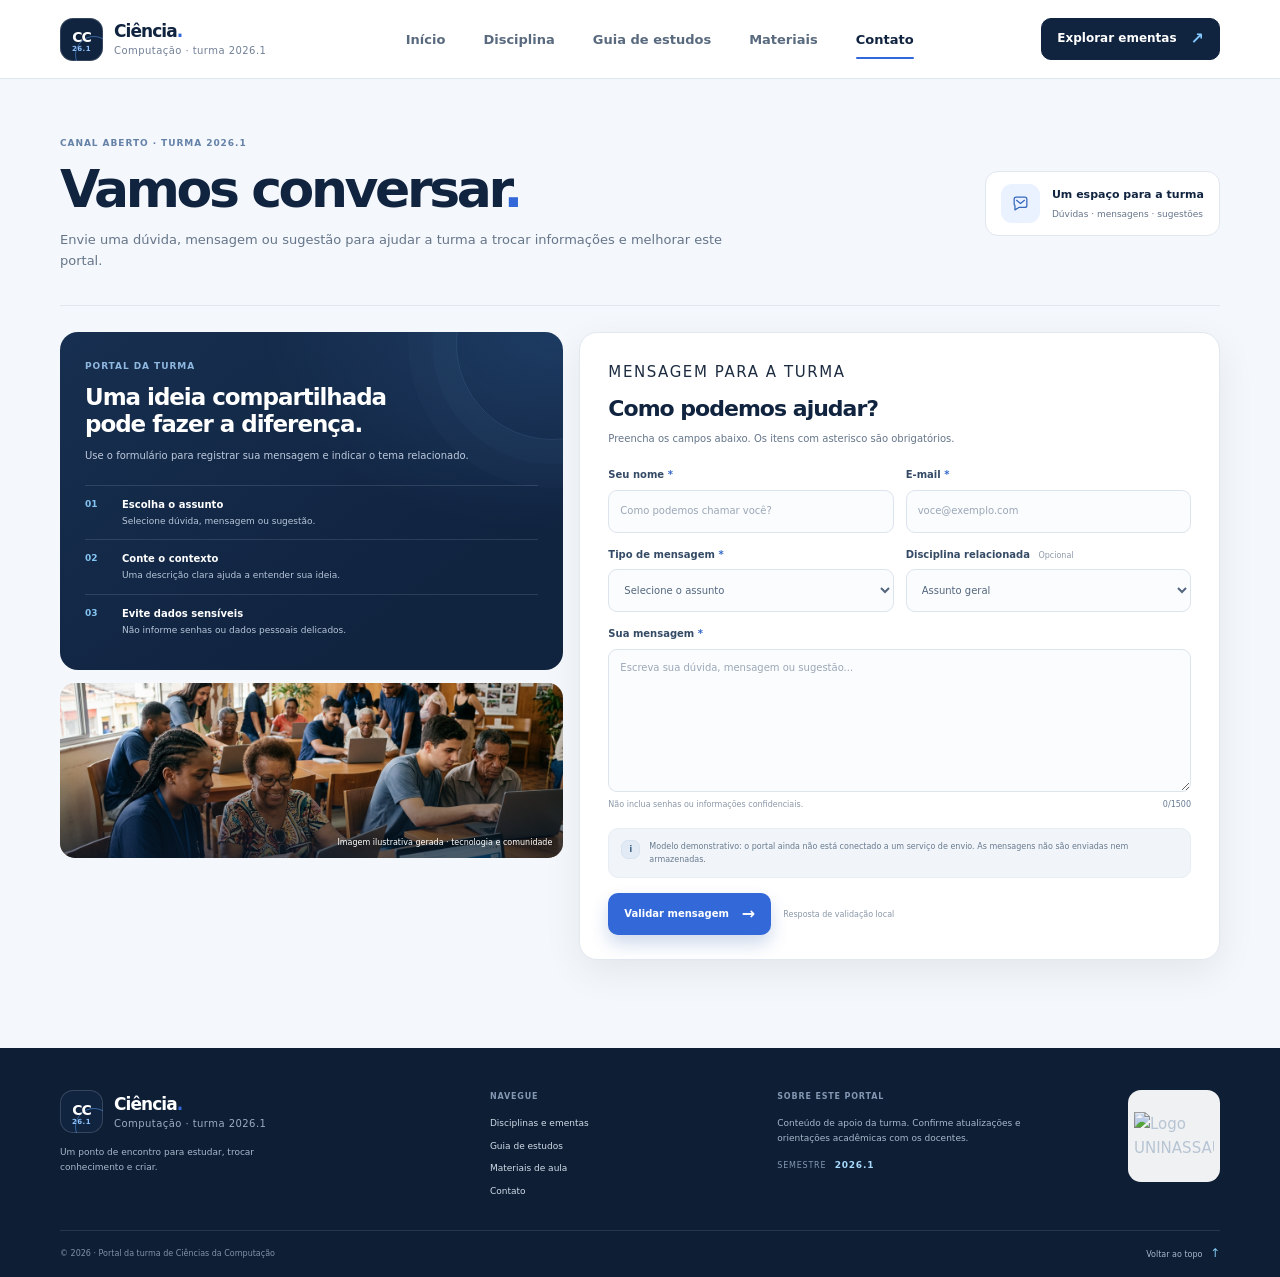
==== commit 5f928ced: "Páginas: Disciplinas e Guia de Estudos" ====
--- a/paginas/contato.html
+++ b/paginas/contato.html
@@ -2,130 +2,173 @@
 <html lang="en">
 
 <head>
-    <meta charset="UTF-8">
-    <meta name="viewport" content="width=device-width, initial-scale=1.0">
-    <link rel="stylesheet" href="../css/contato.css">
-    <link rel="stylesheet" href="../css/base.css">
-    <meta name="description" content="Portal da turma de Ciências da Computação 2026.1: disciplinas, ementas, referências, materiais de estudo e contato.">
-    <title>Contato | Ciências da Computação 2026.1</title>
+  <meta charset="UTF-8">
+  <meta name="viewport" content="width=device-width, initial-scale=1.0">
+  <link rel="stylesheet" href="../css/base.css">
+  <link rel="stylesheet" href="../css/contato.css">
+  <meta name="description"
+    content="Portal da turma de Ciências da Computação 2026.1: disciplinas, ementas, referências, materiais de estudo e contato.">
+  <title>Contato | Ciências da Computação 2026.1</title>
 </head>
 
 <body>
-    <header class="site-header">
-      <div class="container header-inner">
-        <a class="brand" href="../index.html" aria-label="Portal da turma de Ciências da Computação 2026.1 — início">
-          <span class="brand-mark" aria-hidden="true"><span>CC</span><i>26.1</i></span>
-          <span class="brand-copy">
-            <strong>Ciência<span>.</span></strong>
-            <small>Computação · turma 2026.1</small>
-          </span>
-        </a>
+  <header class="site-header">
+    <div class="container header-inner">
+      <a class="brand" href="../index.html" aria-label="Portal da turma de Ciências da Computação 2026.1 — início">
+        <span class="brand-mark" aria-hidden="true"><span>CC</span><i>26.1</i></span>
+        <span class="brand-copy">
+          <strong>Ciência<span>.</span></strong>
+          <small>Computação · turma 2026.1</small>
+        </span>
+      </a>
 
-        <button class="menu-toggle" id="menu-toggle" type="button" aria-label="Abrir menu de navegação" aria-expanded="false" aria-controls="main-nav">
-          <span></span><span></span><span></span>
-        </button>
-        <nav class="main-nav" id="main-nav" aria-label="Navegação principal">
-            <a href="../index.html">Início</a>
-            <a href="disciplinas.html">Disciplina</a>
-            <a href="guia_de_estudos.html">Guia de estudos</a>
-            <a href="materiais.html">Materiais</a>
-            <a href="contato.html" aria-current="page">Contato</a>
-        </nav>
-    </header>
-    <main id="main-content" tabindex="-1">
-        <section class="page-view" id="page-contato" aria-labelledby="contact-title">
-        <div class="container page-shell">
-          <div class="page-heading contact-page-heading">
-            <div>
-              <span class="section-kicker">Canal aberto · turma 2026.1</span>
-              <h1 id="contact-title" tabindex="-1">Vamos conversar<span class="contact-title-period">.</span></h1>
-              <p>Envie uma dúvida, mensagem ou sugestão para ajudar a turma a trocar informações e melhorar este portal.</p>
-            </div>
-            <div class="contact-response-card" aria-label="Assuntos aceitos: dúvidas, mensagens e sugestões">
-              <span class="contact-response-icon" aria-hidden="true"><svg viewBox="0 0 24 24" fill="none"><path d="M4 6.5A2.5 2.5 0 0 1 6.5 4h11A2.5 2.5 0 0 1 20 6.5v8a2.5 2.5 0 0 1-2.5 2.5H10l-5 3v-5.5a2.5 2.5 0 0 1-1-2V6.5Z" stroke="currentColor" stroke-width="1.6" stroke-linejoin="round"/><path d="m7 8 5 4 5-4" stroke="currentColor" stroke-width="1.6" stroke-linecap="round" stroke-linejoin="round"/></svg></span>
-              <span><strong>Um espaço para a turma</strong><small>Dúvidas · mensagens · sugestões</small></span>
-            </div>
+      <button class="menu-toggle" id="menu-toggle" type="button" aria-label="Abrir menu de navegação"
+        aria-expanded="false" aria-controls="main-nav">
+        <span></span><span></span><span></span>
+      </button>
+      <nav class="main-nav" id="main-nav" aria-label="Navegação principal">
+        <a href="../index.html">Início</a>
+        <a href="disciplinas.html">Disciplina</a>
+        <a href="guia_de_estudos.html">Guia de estudos</a>
+        <a href="materiais.html">Materiais</a>
+        <a href="contato.html" aria-current="page">Contato</a>
+      </nav>
+      <a class="header-cta" href="disciplinas.html">Explorar ementas<span>&#8599</span></a>
+  </header>
+  <main id="main-content" tabindex="-1">
+    <section class="page-view" id="page-contato" aria-labelledby="contact-title">
+      <div class="container page-shell">
+        <div class="page-heading contact-page-heading">
+          <div>
+            <span class="section-kicker">Canal aberto · turma 2026.1</span>
+            <h1 id="contact-title" tabindex="-1">Vamos conversar<span class="contact-title-period">.</span></h1>
+            <p>Envie uma dúvida, mensagem ou sugestão para ajudar a turma a trocar informações e melhorar este portal.
+            </p>
           </div>
+          <div class="contact-response-card" aria-label="Assuntos aceitos: dúvidas, mensagens e sugestões">
+            <span class="contact-response-icon" aria-hidden="true"><svg viewBox="0 0 24 24" fill="none">
+                <path
+                  d="M4 6.5A2.5 2.5 0 0 1 6.5 4h11A2.5 2.5 0 0 1 20 6.5v8a2.5 2.5 0 0 1-2.5 2.5H10l-5 3v-5.5a2.5 2.5 0 0 1-1-2V6.5Z"
+                  stroke="currentColor" stroke-width="1.6" stroke-linejoin="round" />
+                <path d="m7 8 5 4 5-4" stroke="currentColor" stroke-width="1.6" stroke-linecap="round"
+                  stroke-linejoin="round" />
+              </svg></span>
+            <span><strong>Um espaço para a turma</strong><small>Dúvidas · mensagens · sugestões</small></span>
+          </div>
+        </div>
         <div class="contact-layout">
-            <aside class="contact-sidebar" aria-label="Informações sobre o contato">
-              <div class="contact-sidebar-card">
-                <span class="section-kicker section-kicker-light">Portal da turma</span>
-                <h2>Uma ideia compartilhada pode fazer a diferença.</h2>
-                <p>Use o formulário para registrar sua mensagem e indicar o tema relacionado.</p>
-                <div class="contact-points">
-                  <div><span aria-hidden="true">01</span><p><strong>Escolha o assunto</strong>Selecione dúvida, mensagem ou sugestão.</p></div>
-                  <div><span aria-hidden="true">02</span><p><strong>Conte o contexto</strong>Uma descrição clara ajuda a entender sua ideia.</p></div>
-                  <div><span aria-hidden="true">03</span><p><strong>Evite dados sensíveis</strong>Não informe senhas ou dados pessoais delicados.</p></div>
+          <aside class="contact-sidebar" aria-label="Informações sobre o contato">
+            <div class="contact-sidebar-card">
+              <span class="section-kicker section-kicker-light">Portal da turma</span>
+              <h2>Uma ideia compartilhada pode fazer a diferença.</h2>
+              <p>Use o formulário para registrar sua mensagem e indicar o tema relacionado.</p>
+              <div class="contact-points">
+                <div><span aria-hidden="true">01</span>
+                  <p><strong>Escolha o assunto</strong>Selecione dúvida, mensagem ou sugestão.</p>
+                </div>
+                <div><span aria-hidden="true">02</span>
+                  <p><strong>Conte o contexto</strong>Uma descrição clara ajuda a entender sua ideia.</p>
+                </div>
+                <div><span aria-hidden="true">03</span>
+                  <p><strong>Evite dados sensíveis</strong>Não informe senhas ou dados pessoais delicados.</p>
                 </div>
               </div>
-              <figure class="contact-image">
-                <img src="../assets/oficina-comunidade.png" alt="Estudantes e participantes compartilham conhecimentos em uma oficina de tecnologia" loading="lazy">
-                <figcaption>Imagem ilustrativa gerada · tecnologia e comunidade</figcaption>
-              </figure>
-            </aside>
+            </div>
+            <figure class="contact-image">
+              <img src="../assets/oficina-comunidade.png"
+                alt="Estudantes e participantes compartilham conhecimentos em uma oficina de tecnologia" loading="lazy">
+              <figcaption>Imagem ilustrativa gerada · tecnologia e comunidade</figcaption>
+            </figure>
+          </aside>
 
-            <section class="contact-form-card" aria-labelledby="contact-form-title">
-              <div class="contact-form-heading">
-                <span class="content-label">Mensagem para a turma</span>
-                <h2 id="contact-form-title">Como podemos ajudar?</h2>
-                <p>Preencha os campos abaixo. Os itens com asterisco são obrigatórios.</p>
+          <section class="contact-form-card" aria-labelledby="contact-form-title">
+            <div class="contact-form-heading">
+              <span class="content-label">Mensagem para a turma</span>
+              <h2 id="contact-form-title">Como podemos ajudar?</h2>
+              <p>Preencha os campos abaixo. Os itens com asterisco são obrigatórios.</p>
+            </div>
+            <form id="contact-form">
+              <div class="contact-form-grid">
+                <div class="contact-field">
+                  <label for="contact-name">Seu nome <span class="required-mark" aria-hidden="true">*</span></label>
+                  <input id="contact-name" name="name" type="text" autocomplete="name" minlength="2" maxlength="80"
+                    placeholder="Como podemos chamar você?" required>
+                </div>
+                <div class="contact-field">
+                  <label for="contact-email">E-mail <span class="required-mark" aria-hidden="true">*</span></label>
+                  <input id="contact-email" name="email" type="email" autocomplete="email" maxlength="254"
+                    placeholder="voce@exemplo.com" required>
+                </div>
+                <div class="contact-field">
+                  <label for="contact-type">Tipo de mensagem <span class="required-mark"
+                      aria-hidden="true">*</span></label>
+                  <select id="contact-type" name="type" required>
+                    <option value="" disabled selected>Selecione o assunto</option>
+                    <option value="duvida">Dúvida</option>
+                    <option value="mensagem">Mensagem</option>
+                    <option value="sugestao">Sugestão</option>
+                  </select>
+                </div>
+                <div class="contact-field">
+                  <label for="contact-discipline">Disciplina relacionada <span
+                      class="optional-label">Opcional</span></label>
+                  <select id="contact-discipline" name="discipline">
+                    <option value="geral">Assunto geral</option>
+                    <option value="extensao">Atividades Práticas Interdisciplinares de Extensão I</option>
+                    <option value="banco-de-dados">Banco de Dados</option>
+                    <option value="coding">Coding</option>
+                    <option value="engenharia-de-software">Engenharia de Software</option>
+                    <option value="inteligencia-artificial">Inteligência Artificial</option>
+                    <option value="arquitetura">Organização e Arquitetura de Computadores</option>
+                    <option value="web-coding">Web Coding</option>
+                  </select>
+                </div>
+                <div class="contact-field contact-field-full">
+                  <label for="contact-message">Sua mensagem <span class="required-mark"
+                      aria-hidden="true">*</span></label>
+                  <textarea id="contact-message" name="message" rows="6" minlength="10" maxlength="1500"
+                    placeholder="Escreva sua dúvida, mensagem ou sugestão..."
+                    aria-describedby="contact-message-hint contact-message-count" required></textarea>
+                  <div class="contact-field-meta"><span id="contact-message-hint">Não inclua senhas ou informações
+                      confidenciais.</span><span id="contact-message-count">0/1500</span></div>
+                </div>
               </div>
-              <form id="contact-form">
-                <div class="contact-form-grid">
-                  <div class="contact-field">
-                    <label for="contact-name">Seu nome <span class="required-mark" aria-hidden="true">*</span></label>
-                    <input id="contact-name" name="name" type="text" autocomplete="name" minlength="2" maxlength="80" placeholder="Como podemos chamar você?" required>
-                  </div>
-                  <div class="contact-field">
-                    <label for="contact-email">E-mail <span class="required-mark" aria-hidden="true">*</span></label>
-                    <input id="contact-email" name="email" type="email" autocomplete="email" maxlength="254" placeholder="voce@exemplo.com" required>
-                  </div>
-                  <div class="contact-field">
-                    <label for="contact-type">Tipo de mensagem <span class="required-mark" aria-hidden="true">*</span></label>
-                    <select id="contact-type" name="type" required>
-                      <option value="" disabled selected>Selecione o assunto</option>
-                      <option value="duvida">Dúvida</option>
-                      <option value="mensagem">Mensagem</option>
-                      <option value="sugestao">Sugestão</option>
-                    </select>
-                  </div>
-                  <div class="contact-field">
-                    <label for="contact-discipline">Disciplina relacionada <span class="optional-label">Opcional</span></label>
-                    <select id="contact-discipline" name="discipline">
-                      <option value="geral">Assunto geral</option>
-                      <option value="extensao">Atividades Práticas Interdisciplinares de Extensão I</option>
-                      <option value="banco-de-dados">Banco de Dados</option>
-                      <option value="coding">Coding</option>
-                      <option value="engenharia-de-software">Engenharia de Software</option>
-                      <option value="inteligencia-artificial">Inteligência Artificial</option>
-                      <option value="arquitetura">Organização e Arquitetura de Computadores</option>
-                      <option value="web-coding">Web Coding</option>
-                    </select>
-                  </div>
-                  <div class="contact-field contact-field-full">
-                    <label for="contact-message">Sua mensagem <span class="required-mark" aria-hidden="true">*</span></label>
-                    <textarea id="contact-message" name="message" rows="6" minlength="10" maxlength="1500" placeholder="Escreva sua dúvida, mensagem ou sugestão..." aria-describedby="contact-message-hint contact-message-count" required></textarea>
-                    <div class="contact-field-meta"><span id="contact-message-hint">Não inclua senhas ou informações confidenciais.</span><span id="contact-message-count">0/1500</span></div>
-                  </div>
-                </div>
-                <div class="contact-form-notice"><span class="note-mark" aria-hidden="true">i</span><p>Modelo demonstrativo: o portal ainda não está conectado a um serviço de envio. As mensagens não são enviadas nem armazenadas.</p></div>
-                <div class="contact-form-actions"><button class="button button-primary" type="submit">Validar mensagem <span aria-hidden="true">→</span></button><span>Resposta de validação local</span></div>
-                <p class="contact-form-status" id="contact-status" role="status" aria-live="polite" hidden></p>
-              </form>
-            </section>
-          </div>
+              <div class="contact-form-notice"><span class="note-mark" aria-hidden="true">i</span>
+                <p>Modelo demonstrativo: o portal ainda não está conectado a um serviço de envio. As mensagens não são
+                  enviadas nem armazenadas.</p>
+              </div>
+              <div class="contact-form-actions"><button class="button button-primary" type="submit">Validar mensagem
+                  <span aria-hidden="true">→</span></button><span>Resposta de validação local</span></div>
+              <p class="contact-form-status" id="contact-status" role="status" aria-live="polite" hidden></p>
+            </form>
+          </section>
         </div>
-        </section>
-    </main>
-    <footer class="site-footer">
-      <div class="container footer-main">
-        <div class="footer-brand-block"><a class="brand brand-footer" href="../index.html" aria-label="Voltar ao início do portal"><span class="brand-mark" aria-hidden="true"><span>CC</span><i>26.1</i></span><span class="brand-copy"><strong>Ciência<span>.</span></strong><small>Computação · turma 2026.1</small></span></a><p>Um ponto de encontro para estudar, trocar conhecimento e criar.</p></div>
-        <div class="footer-nav-block"><span class="footer-label">NAVEGUE</span><a href="./disciplinas.html">Disciplinas e ementas</a><a href="./guia_de_estudos.html">Guia de estudos</a><a href="./materiais.html">Materiais de aula</a><a href="./contato.html">Contato</a></div>
-        <div class="footer-note-block"><span class="footer-label">SOBRE ESTE PORTAL</span><p>Conteúdo de apoio da turma. Confirme atualizações e orientações acadêmicas com os docentes.</p><span class="footer-semester">SEMESTRE <strong>2026.1</strong></span></div>
-        <a class="uninassau-logo-link" href="https://www.uninassau.edu.br/" target="_blank" rel="noopener noreferrer" aria-label="Acessar o site da UNINASSAU"><img class="footer-logo" src="https://hebbkx1anhila5yf.public.blob.vercel-storage.com/uninassau-logo-png_seeklogo-475645-dEZRGXLg1BtYuKZVn3dPVuuZKiru9s.png" alt="Logo UNINASSAU" loading="lazy"></a>
       </div>
-      <div class="container footer-bottom"><span>© 2026 · Portal da turma de Ciências da Computação</span><a href="#main-content">Voltar ao topo <span aria-hidden="true">↑</span></a></div>
-    </footer>
+    </section>
+  </main>
+  <footer class="site-footer">
+    <div class="container footer-main">
+      <div class="footer-brand-block"><a class="brand brand-footer" href="../index.html"
+          aria-label="Voltar ao início do portal"><span class="brand-mark"
+            aria-hidden="true"><span>CC</span><i>26.1</i></span><span
+            class="brand-copy"><strong>Ciência<span>.</span></strong><small>Computação · turma 2026.1</small></span></a>
+        <p>Um ponto de encontro para estudar, trocar conhecimento e criar.</p>
+      </div>
+      <div class="footer-nav-block"><span class="footer-label">NAVEGUE</span><a href="./disciplinas.html">Disciplinas e
+          ementas</a><a href="./guia_de_estudos.html">Guia de estudos</a><a href="./materiais.html">Materiais de
+          aula</a><a href="./contato.html">Contato</a></div>
+      <div class="footer-note-block"><span class="footer-label">SOBRE ESTE PORTAL</span>
+        <p>Conteúdo de apoio da turma. Confirme atualizações e orientações acadêmicas com os docentes.</p><span
+          class="footer-semester">SEMESTRE <strong>2026.1</strong></span>
+      </div>
+      <a class="uninassau-logo-link" href="https://www.uninassau.edu.br/" target="_blank" rel="noopener noreferrer"
+        aria-label="Acessar o site da UNINASSAU"><img class="footer-logo"
+          src="https://hebbkx1anhila5yf.public.blob.vercel-storage.com/uninassau-logo-png_seeklogo-475645-dEZRGXLg1BtYuKZVn3dPVuuZKiru9s.png"
+          alt="Logo UNINASSAU" loading="lazy"></a>
+    </div>
+    <div class="container footer-bottom"><span>© 2026 · Portal da turma de Ciências da Computação</span><a
+        href="#main-content">Voltar ao topo <span aria-hidden="true">↑</span></a></div>
+  </footer>
 </body>
 
 </html>
--- a/css/base.css
+++ b/css/base.css
@@ -32,10 +32,12 @@
 * {
   box-sizing: border-box;
 }
+
 html {
   scroll-behavior: smooth;
   background: var(--canvas);
 }
+
 body {
   margin: 0;
   color: var(--ink);
@@ -44,26 +46,32 @@
   line-height: 1.65;
   -webkit-font-smoothing: antialiased;
 }
+
 button,
 input,
 select,
 textarea {
   font: inherit;
 }
+
 a {
   color: inherit;
   text-decoration: none;
 }
+
 img {
   display: block;
   max-width: 100%;
 }
+
 button {
   color: inherit;
 }
+
 [hidden] {
   display: none !important;
 }
+
 ::selection {
   color: #fff;
   background: var(--blue);
@@ -73,6 +81,7 @@
   width: min(1160px, calc(100% - 48px));
   margin-inline: auto;
 }
+
 .sr-only {
   position: absolute;
   width: 1px;
@@ -84,6 +93,7 @@
   white-space: nowrap;
   border: 0;
 }
+
 .skip-link {
   position: fixed;
   z-index: 100;
@@ -95,9 +105,11 @@
   background: var(--navy);
   border-radius: 10px;
 }
+
 .skip-link:focus {
   transform: translateY(0);
 }
+
 :focus-visible {
   outline: 3px solid #77adff;
   outline-offset: 3px;
@@ -112,6 +124,7 @@
   border-bottom: 1px solid rgba(220, 228, 238, 0.86);
   backdrop-filter: blur(16px);
 }
+
 .header-inner {
   position: relative;
   display: flex;
@@ -120,6 +133,7 @@
   min-height: 78px;
   gap: 28px;
 }
+
 .brand {
   display: inline-flex;
   flex: 0 0 auto;
@@ -127,6 +141,7 @@
   gap: 11px;
   min-width: 218px;
 }
+
 .brand-mark {
   position: relative;
   display: grid;
@@ -139,6 +154,7 @@
   border-radius: 13px;
   box-shadow: inset 0 0 0 1px rgba(255, 255, 255, 0.16);
 }
+
 .brand-mark::before {
   position: absolute;
   right: -10px;
@@ -149,6 +165,7 @@
   border: 1px solid rgba(95, 169, 255, 0.5);
   border-radius: 50%;
 }
+
 .brand-mark span {
   z-index: 1;
   margin-top: -3px;
@@ -156,6 +173,7 @@
   font-weight: 800;
   letter-spacing: -0.08em;
 }
+
 .brand-mark i {
   position: absolute;
   bottom: 5px;
@@ -166,31 +184,38 @@
   letter-spacing: 0.06em;
   color: #8fc3ff;
 }
+
 .brand-copy {
   display: grid;
   line-height: 1.2;
 }
+
 .brand-copy strong {
   color: var(--navy);
   font-size: 17px;
   font-weight: 760;
   letter-spacing: -0.055em;
 }
+
 .brand-copy strong span {
   color: var(--blue);
 }
+
 .brand-copy small {
   margin-top: 4px;
   color: #728097;
   font-size: 10px;
   letter-spacing: 0.045em;
 }
+
+
 .main-nav {
   display: flex;
   align-items: center;
   justify-content: center;
   gap: clamp(20px, 3vw, 38px);
 }
+
 .main-nav a {
   position: relative;
   padding: 29px 0 27px;
@@ -198,7 +223,9 @@
   font-size: 13px;
   font-weight: 620;
   transition: color 0.2s ease;
-}
+  white-space: nowrap;
+}
+
 .main-nav a::after {
   position: absolute;
   right: 0;
@@ -212,13 +239,16 @@
   transform-origin: left;
   transition: transform 0.2s ease;
 }
+
 .main-nav a:hover,
 .main-nav a[aria-current="page"] {
   color: var(--navy);
 }
+
 .main-nav a[aria-current="page"]::after {
   transform: scaleX(1);
 }
+
 .header-cta {
   display: inline-flex;
   align-items: center;
@@ -235,15 +265,18 @@
     background 0.2s,
     transform 0.2s;
 }
+
 .header-cta:hover {
   background: #1a3a66;
   transform: translateY(-1px);
 }
+
 .header-cta span {
   color: #85c8ff;
   font-size: 16px;
   line-height: 1;
 }
+
 .menu-toggle {
   display: none;
   width: 42px;
@@ -254,6 +287,7 @@
   background: white;
   cursor: pointer;
 }
+
 .menu-toggle span {
   display: block;
   width: 100%;
@@ -270,10 +304,12 @@
 .page-view {
   min-height: 60vh;
 }
+
 .page-shell {
   padding-top: 57px;
   padding-bottom: 88px;
 }
+
 .button {
   display: inline-flex;
   align-items: center;
@@ -290,29 +326,36 @@
     background 0.2s ease,
     box-shadow 0.2s ease;
 }
+
 .button:hover {
   transform: translateY(-2px);
 }
+
 .button-primary {
   color: #fff;
   background: var(--blue);
   box-shadow: 0 9px 18px rgba(15, 70, 164, 0.2);
 }
+
 .button-primary:hover {
   background: #4379e5;
   box-shadow: 0 11px 20px rgba(15, 70, 164, 0.28);
 }
+
 .button-primary span {
   font-size: 16px;
 }
+
 .button-quiet {
   color: #d4dfeb;
   background: transparent;
   border-color: rgba(219, 231, 246, 0.21);
 }
+
 .button-quiet:hover {
   background: rgba(255, 255, 255, 0.08);
 }
+
 .button-light {
   min-height: 39px;
   padding-inline: 13px;
@@ -320,9 +363,11 @@
   background: #fff;
   font-size: 10px;
 }
+
 .button-light:hover {
   background: #e9f4ff;
 }
+
 .eyebrow,
 .section-kicker,
 .mini-label,
@@ -331,6 +376,7 @@
   text-transform: uppercase;
   letter-spacing: 0.105em;
 }
+
 .section-kicker {
   display: block;
   margin-bottom: 10px;
@@ -338,9 +384,11 @@
   font-size: 9px;
   font-weight: 760;
 }
+
 .section-kicker-light {
   color: #8fb8e0;
 }
+
 .note-mark {
   display: grid;
   width: 22px;
@@ -354,6 +402,7 @@
   font-size: 11px;
   font-weight: 780;
 }
+
 .empty-state {
   padding: 28px;
   color: var(--muted);
@@ -363,6 +412,7 @@
   text-align: center;
   font-size: 12px;
 }
+
 .page-note {
   display: flex;
   align-items: flex-start;
@@ -372,11 +422,13 @@
   background: #eef3f8;
   border-radius: 12px;
 }
+
 .page-note .note-mark {
   color: #416a9f;
   background: #dce8f7;
   border-color: #d3e1f2;
 }
+
 .page-note p {
   margin: 1px 0 0;
   color: #68798d;
@@ -389,6 +441,7 @@
   color: #c2cfde;
   background: #0d1e35;
 }
+
 .footer-main {
   display: grid;
   grid-template-columns: 1.25fr 0.8fr 1fr auto;
@@ -397,44 +450,53 @@
   padding-top: 42px;
   padding-bottom: 31px;
 }
+
 .brand-footer {
   min-width: 0;
 }
+
 .brand-footer .brand-copy strong {
   color: #fff;
 }
+
 .brand-footer .brand-copy small {
   color: #9cacc0;
 }
-.footer-brand-block > p {
+
+.footer-brand-block>p {
   max-width: 240px;
   margin: 12px 0 0;
   color: #a9b8ca;
   font-size: 9px;
   line-height: 1.65;
 }
+
 .footer-nav-block,
 .footer-note-block {
   display: grid;
   align-content: start;
   gap: 8px;
 }
+
 .footer-label {
   margin-bottom: 4px;
   color: #8297b2;
   font-size: 8px;
   font-weight: 760;
 }
+
 .footer-nav-block a {
   width: fit-content;
   color: #d2dce8;
   font-size: 9px;
   transition: color 0.2s;
 }
+
 .footer-nav-block a:hover,
 .footer-bottom a:hover {
   color: #8bceff;
 }
+
 .footer-note-block p {
   max-width: 245px;
   margin: 0;
@@ -442,17 +504,20 @@
   font-size: 9px;
   line-height: 1.7;
 }
+
 .footer-semester {
   margin-top: 4px;
   color: #8297b2;
   font-size: 8px;
   letter-spacing: 0.1em;
 }
+
 .footer-semester strong {
   margin-left: 5px;
   color: #a7d9fb;
   font-size: 9px;
 }
+
 .uninassau-logo-link {
   display: flex;
   width: 92px;
@@ -468,15 +533,18 @@
     opacity 0.2s,
     transform 0.2s;
 }
+
 .uninassau-logo-link:hover {
   opacity: 1;
   transform: translateY(-2px);
 }
+
 .footer-logo {
   width: 100%;
   height: auto;
   object-fit: contain;
 }
+
 .footer-bottom {
   display: flex;
   align-items: center;
@@ -487,10 +555,12 @@
   color: #8192a8;
   font-size: 8px;
 }
+
 .footer-bottom a {
   color: #a9b9cc;
   transition: color 0.2s;
 }
+
 .footer-bottom a span {
   margin-left: 5px;
   color: #82c6f0;
@@ -502,13 +572,16 @@
   .header-inner {
     min-height: 70px;
   }
+
   .menu-toggle {
     display: block;
     margin-left: auto;
   }
+
   .header-cta {
     display: none;
   }
+
   .main-nav {
     position: absolute;
     top: calc(100% + 1px);
@@ -525,20 +598,25 @@
     border-radius: 0 0 15px 15px;
     box-shadow: 0 16px 24px rgba(20, 43, 71, 0.09);
   }
+
   .main-nav.is-open {
     display: flex;
   }
+
   .main-nav a {
     padding: 11px 4px;
   }
+
   .main-nav a::after {
     right: auto;
     bottom: 7px;
     width: 28px;
   }
+
   .footer-main {
     grid-template-columns: 1.2fr 0.8fr 1fr;
   }
+
   .uninassau-logo-link {
     grid-column: 3;
     grid-row: 1;
@@ -547,6 +625,7 @@
     min-height: 76px;
     margin-top: 100px;
   }
+
   .footer-note-block {
     padding-right: 82px;
   }
@@ -556,33 +635,42 @@
   .container {
     width: calc(100% - 32px);
   }
+
   .header-inner {
     min-height: 65px;
   }
+
   .brand {
     gap: 9px;
   }
+
   .brand-mark {
     width: 39px;
     height: 39px;
   }
+
   .brand-copy strong {
     font-size: 15px;
   }
+
   .brand-copy small {
     font-size: 9px;
   }
+
   .footer-main {
     grid-template-columns: 1fr 1fr;
     gap: 25px 18px;
     padding-top: 32px;
   }
+
   .footer-brand-block {
     grid-column: span 2;
   }
+
   .footer-note-block {
     padding-right: 0;
   }
+
   .uninassau-logo-link {
     grid-column: 2;
     grid-row: 2;
@@ -591,10 +679,12 @@
     min-height: 66px;
     margin-top: 0;
   }
+
   .footer-nav-block {
     grid-column: 1;
     grid-row: 2;
   }
+
   .footer-bottom {
     min-height: 55px;
     font-size: 7px;
@@ -602,6 +692,7 @@
 }
 
 @media (prefers-reduced-motion: reduce) {
+
   *,
   *::before,
   *::after {
@@ -610,4 +701,4 @@
     animation-duration: 0.01ms !important;
     animation-iteration-count: 1 !important;
   }
-}
+}
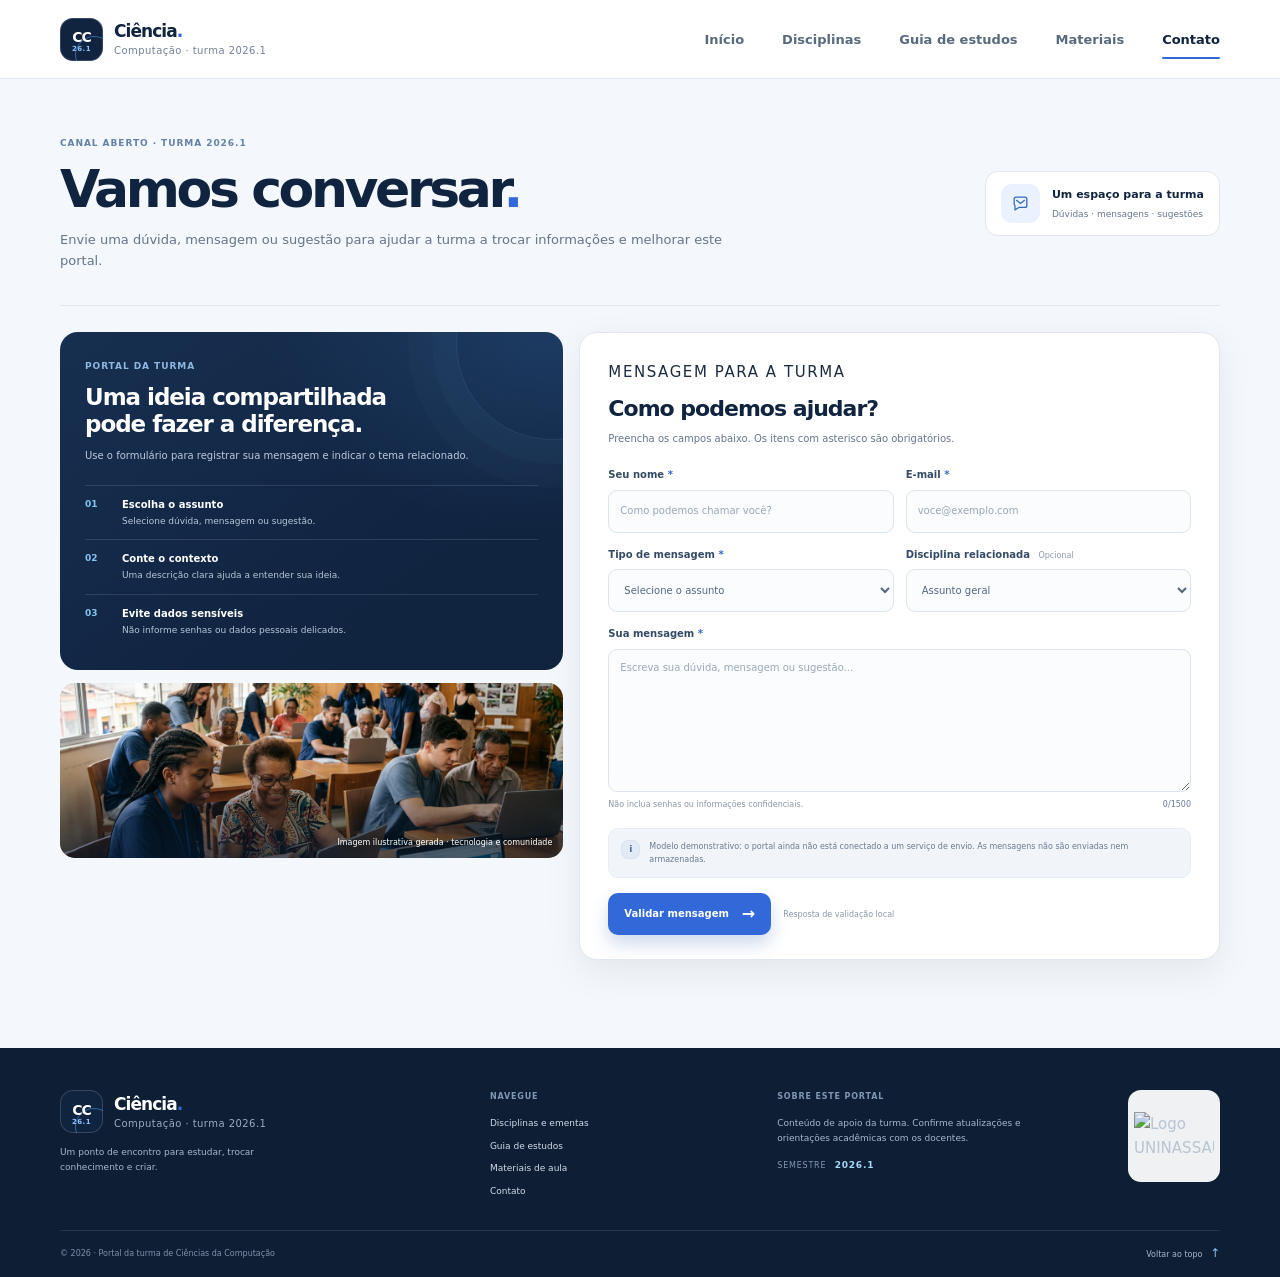
==== commit 4e062705: "fix: ajustes" ====
--- a/paginas/contato.html
+++ b/paginas/contato.html
@@ -28,12 +28,11 @@
       </button>
       <nav class="main-nav" id="main-nav" aria-label="Navegação principal">
         <a href="../index.html">Início</a>
-        <a href="disciplinas.html">Disciplina</a>
+        <a href="disciplinas.html">Disciplinas</a>
         <a href="guia_de_estudos.html">Guia de estudos</a>
         <a href="materiais.html">Materiais</a>
         <a href="contato.html" aria-current="page">Contato</a>
       </nav>
-      <a class="header-cta" href="disciplinas.html">Explorar ementas<span>&#8599</span></a>
   </header>
   <main id="main-content" tabindex="-1">
     <section class="page-view" id="page-contato" aria-labelledby="contact-title">
